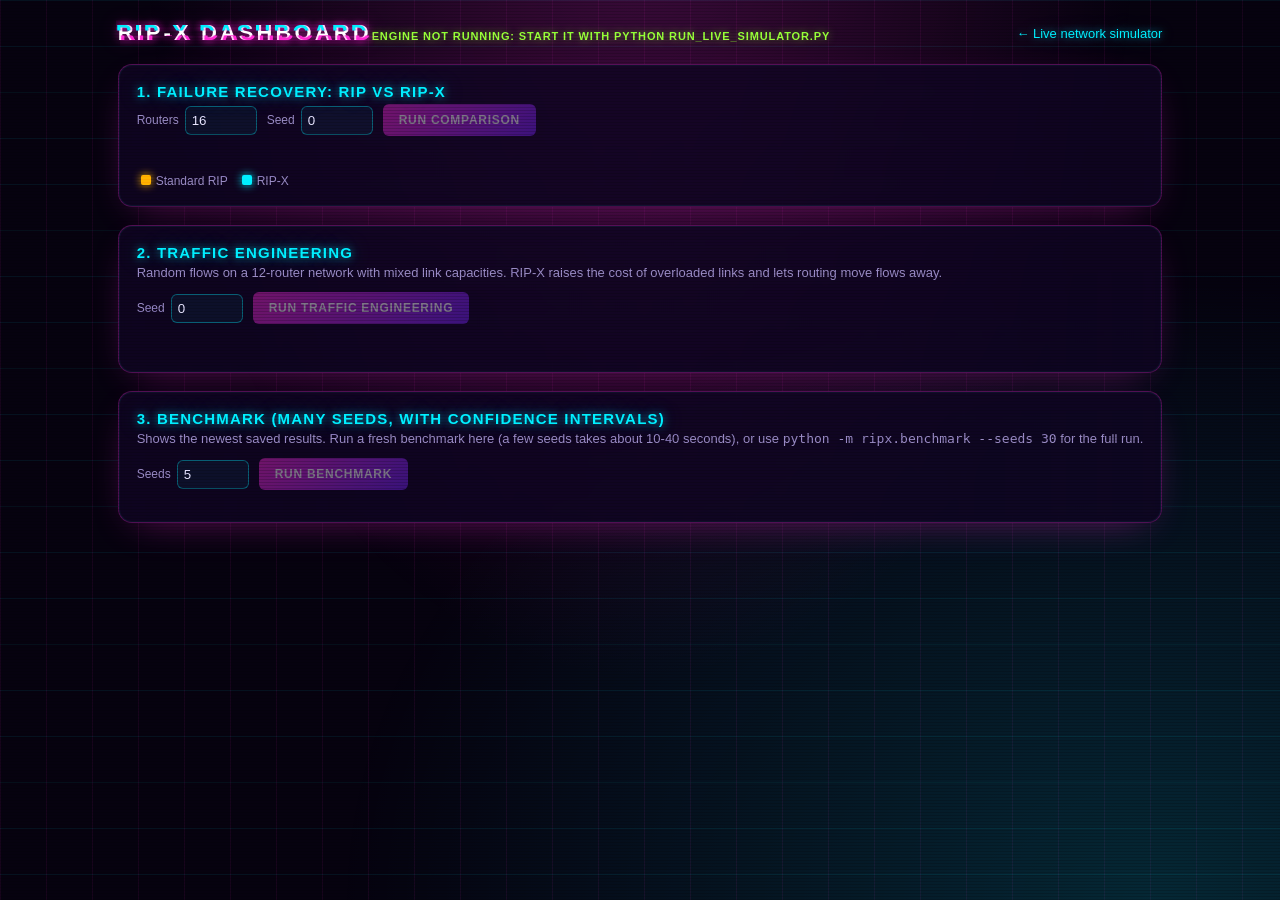
==== visualizer/dashboard.html @ 3f014c0f "refactor: restore neon dashboard look, keep short header and section 1 heading Co-Authored-By: Claud" ====
<!DOCTYPE html>
<html lang="en">
<head>
  <meta charset="UTF-8">
  <meta name="viewport" content="width=device-width, initial-scale=1.0">
  <title>RIP-X Dashboard | RIP vs RIP-X</title>
  <link rel="stylesheet" href="style.css">
  <style>
    /* ---- cyberpunk neon theme (plain CSS, no dependencies) ---- */
    @property --a { syntax: '<angle>'; inherits: false; initial-value: 0deg; }
    :root {
      --bg: #06020f; --panel: rgba(16, 6, 36, .82); --ink: #e9e6ff; --mute: #9d8fc7; --dim: #6b5f94;
      --cy: #00f0ff; --mg: #ff2bd6; --lime: #9dff3c; --amber: #ffb400; --red: #ff3b6b;
      --glow-cy: 0 0 8px rgba(0,240,255,.65), 0 0 22px rgba(0,240,255,.35);
      --glow-mg: 0 0 8px rgba(255,43,214,.65), 0 0 22px rgba(255,43,214,.3);
    }
    body { overflow-x: hidden; overflow-y: auto; background: var(--bg); color: var(--ink); font-family: var(--font-sans); }
    /* perspective neon grid + scanlines + vignette, fixed behind everything */
    body::before { content: ""; position: fixed; inset: 0; z-index: -2; pointer-events: none;
      background:
        radial-gradient(ellipse at 50% -10%, rgba(255,43,214,.22), transparent 55%),
        radial-gradient(ellipse at 90% 100%, rgba(0,240,255,.16), transparent 50%),
        linear-gradient(rgba(0,240,255,.07) 1px, transparent 1px) 0 0 / 100% 46px,
        linear-gradient(90deg, rgba(255,43,214,.07) 1px, transparent 1px) 0 0 / 46px 100%; }
    body::after { content: ""; position: fixed; inset: 0; z-index: 50; pointer-events: none; opacity: .5; mix-blend-mode: overlay;
      background: repeating-linear-gradient(0deg, rgba(0,0,0,.35) 0 1px, transparent 1px 3px); }
    .wrap { max-width: 1240px; margin: 0 auto; padding: 20px 16px 60px; }
    nav { display: flex; align-items: center; gap: 16px; margin-bottom: 18px; }
    nav h1 { font-size: 22px; flex: 1; letter-spacing: .14em; text-transform: uppercase; font-weight: 800; }
    nav a { color: var(--cy); text-decoration: none; font-size: 13px; text-shadow: var(--glow-cy); }
    .engine { font-size: 11px; color: var(--lime); letter-spacing: .08em; text-shadow: 0 0 8px rgba(157,255,60,.6); }
    /* glitch title */
    .glitch { position: relative; color: #fff; text-shadow: var(--glow-mg); }
    .glitch::before, .glitch::after { content: attr(data-t); position: absolute; left: 0; top: 0; width: 100%; overflow: hidden; }
    .glitch::before { color: var(--cy); transform: translate(-2px, 0); clip-path: inset(0 0 60% 0); animation: glitch 3.6s steps(1) infinite; }
    .glitch::after { color: var(--mg); transform: translate(2px, 0); clip-path: inset(60% 0 0 0); animation: glitch 3.6s steps(1) infinite reverse; }
    @keyframes glitch { 0%,90%,100% { opacity: 0; } 91% { opacity: .9; transform: translate(-3px,1px); } 93% { opacity: .9; transform: translate(3px,-1px); } 95% { opacity: 0; } }
    section { position: relative; background: var(--panel); border: 1px solid rgba(255,43,214,.28); border-radius: 14px; padding: 18px; margin-bottom: 18px;
      box-shadow: 0 0 0 1px rgba(0,240,255,.06) inset, 0 12px 40px -18px rgba(255,43,214,.45); backdrop-filter: blur(6px); }
    section h2 { font-size: 15px; margin-bottom: 4px; letter-spacing: .08em; text-transform: uppercase; color: var(--cy); text-shadow: var(--glow-cy); }
    section p.hint { color: var(--mute); font-size: 13px; margin-bottom: 12px; }
    .row { display: flex; flex-wrap: wrap; gap: 10px; align-items: center; margin-bottom: 14px; }
    label { font-size: 12px; color: var(--mute); display: flex; gap: 6px; align-items: center; }
    input[type=number] { width: 72px; background: rgba(0,240,255,.05); color: var(--ink); border: 1px solid rgba(0,240,255,.35); border-radius: 6px; padding: 6px; }
    input[type=number]:focus { outline: none; box-shadow: var(--glow-cy); }
    button.go { position: relative; background: linear-gradient(135deg, rgba(255,43,214,.9), rgba(120,40,255,.9)); color: #fff; border: 0; border-radius: 6px; padding: 9px 16px;
      font-weight: 700; letter-spacing: .06em; text-transform: uppercase; font-size: 12px; cursor: pointer; box-shadow: var(--glow-mg); transition: transform .12s, box-shadow .2s; }
    button.go:hover { transform: translateY(-1px); box-shadow: 0 0 14px rgba(255,43,214,.9), 0 0 36px rgba(255,43,214,.5); }
    button.go:disabled { opacity: .45; cursor: wait; box-shadow: none; }
    /* ---- KPI tiles: animated conic neon border, pointer spotlight + tilt, count-up, gauge, before/after bars ---- */
    .cards { display: grid; grid-template-columns: repeat(auto-fit, minmax(176px, 1fr)); gap: 14px; margin-bottom: 16px; perspective: 900px; }
    .kpi { --c: var(--cy); --mx: 50%; --my: 0%; --rx: 0deg; --ry: 0deg; position: relative; padding: 13px 14px 12px; border-radius: 12px; isolation: isolate;
      background: linear-gradient(160deg, rgba(20,8,44,.95), rgba(8,3,22,.95)); transform: rotateX(var(--rx)) rotateY(var(--ry)); transform-style: preserve-3d;
      transition: transform .18s ease-out; animation: rise .55s cubic-bezier(.2,.9,.3,1.2) both; animation-delay: calc(var(--i, 0) * 70ms); }
    .kpi.good { --c: var(--lime); } .kpi.bad { --c: var(--red); } .kpi.flat { --c: var(--cy); }
    .kpi::before { content: ""; position: absolute; inset: -1.5px; z-index: -1; border-radius: 13px; padding: 1.5px;
      background: conic-gradient(from var(--a), transparent 0 55%, var(--c) 78%, #fff 85%, var(--c) 92%, transparent); animation: spin 5s linear infinite;
      -webkit-mask: linear-gradient(#000 0 0) content-box, linear-gradient(#000 0 0); -webkit-mask-composite: xor; mask-composite: exclude; filter: drop-shadow(0 0 6px var(--c)); }
    .kpi::after { content: ""; position: absolute; inset: 0; z-index: -1; border-radius: 12px; pointer-events: none; opacity: .0; transition: opacity .25s;
      background: radial-gradient(180px circle at var(--mx) var(--my), color-mix(in srgb, var(--c) 30%, transparent), transparent 70%); }
    .kpi:hover::after { opacity: 1; }
    .kpi.bad { animation: rise .55s cubic-bezier(.2,.9,.3,1.2) both, alarm 2.2s ease-in-out 1s infinite; animation-delay: calc(var(--i, 0) * 70ms), 1s; }
    @keyframes spin { to { --a: 360deg; } }
    @keyframes rise { from { opacity: 0; transform: translateY(14px) scale(.96); } to { opacity: 1; } }
    @keyframes alarm { 50% { box-shadow: 0 0 22px rgba(255,59,107,.45); } }
    .kpi .k { font-size: 10.5px; color: var(--mute); text-transform: uppercase; letter-spacing: .1em; padding-right: 58px; min-height: 26px; }
    .kpi .gauge { position: absolute; right: 6px; top: 6px; width: 56px; height: 56px; }
    .gauge .track { stroke: rgba(255,255,255,.08); } .gauge .arc { stroke: var(--c); filter: drop-shadow(0 0 4px var(--c)); stroke-dasharray: 1; stroke-dashoffset: 1;
      transition: stroke-dashoffset 1.1s cubic-bezier(.2,.8,.2,1) .25s; } .gauge.on .arc { stroke-dashoffset: var(--off); }
    .gauge text { fill: var(--c); font: 700 13px var(--font-mono); text-anchor: middle; }
    .kpi .vals { display: flex; align-items: baseline; gap: 7px; margin: 4px 0 8px; font-family: var(--font-mono); flex-wrap: wrap; }
    .kpi .vals .a { color: var(--amber); font-size: 15px; opacity: .9; } .kpi .vals .arrow { color: var(--dim); }
    .kpi .vals .b { color: #fff; font-size: 25px; font-weight: 800; text-shadow: 0 0 12px var(--c); }
    .kpi .bars { display: grid; gap: 4px; }
    .kpi .bars i { display: block; height: 5px; border-radius: 3px; width: 0; transition: width 1s cubic-bezier(.2,.8,.2,1) .3s; }
    .kpi .bars i.ra { background: var(--amber); box-shadow: 0 0 8px var(--amber); } .kpi .bars i.rb { background: var(--cy); box-shadow: var(--glow-cy); }
    .kpi.on .bars i { width: var(--w); }
    .kpi .d { font-size: 11.5px; margin-top: 8px; color: var(--mute); }
    .kpi.good .d { color: var(--lime); } .kpi.bad .d { color: var(--red); text-shadow: 0 0 8px rgba(255,59,107,.6); }
    .charts { display: grid; grid-template-columns: repeat(auto-fit, minmax(340px, 1fr)); gap: 12px; }
    .chart { background: rgba(8,3,22,.7); border: 1px solid rgba(0,240,255,.14); border-radius: 10px; padding: 8px; }
    .chart h3 { font-size: 11.5px; color: var(--mute); font-weight: 600; margin: 2px 4px 4px; letter-spacing: .05em; }
    svg { width: 100%; height: auto; display: block; }
    .chart path.line { filter: drop-shadow(0 0 3px currentColor); stroke-dasharray: 1; stroke-dashoffset: 1; animation: draw 1.6s ease-out forwards; }
    @keyframes draw { to { stroke-dashoffset: 0; } }
    .legend { font-size: 12px; color: var(--mute); display: flex; gap: 14px; margin: 8px 4px 0; }
    .legend i { display: inline-block; width: 10px; height: 10px; border-radius: 2px; margin-right: 5px; box-shadow: 0 0 8px currentColor; }
    table { width: 100%; border-collapse: collapse; font-size: 12.5px; }
    th, td { text-align: left; padding: 6px 8px; border-bottom: 1px solid rgba(0,240,255,.14); }
    th { color: var(--cy); font-weight: 600; letter-spacing: .04em; }
    tbody tr:hover { background: rgba(255,43,214,.07); }
    td.num { font-family: var(--font-mono); white-space: nowrap; }
    .note { font-size: 12.5px; color: var(--mute); margin-top: 10px; line-height: 1.5; }
    .good { color: var(--lime); } .bad { color: var(--red); } .flat { color: var(--mute); }
    .err { color: var(--red); font-size: 13px; }
    @media (prefers-reduced-motion: reduce) {
      *, *::before, *::after { animation: none !important; transition: none !important; }
      .kpi { opacity: 1; transform: none !important; } .glitch::before, .glitch::after { display: none; }
      .gauge .arc { stroke-dashoffset: var(--off); } .kpi .bars i { width: var(--w); } .chart path.line { stroke-dashoffset: 0; }
    }
  </style>
</head>
<body>
<div class="wrap">
  <nav>
    <h1><span class="glitch" data-t="RIP-X Dashboard">RIP-X Dashboard</span><span class="engine" id="engine"></span></h1>
    <a href="index.html">← Live network simulator</a>
  </nav>

  <section id="cmp">
    <h2>1. Failure recovery: RIP vs RIP-X</h2>
    <div class="row">
      <label>Routers <input type="number" id="cmpRouters" value="16" min="6" max="40"></label>
      <label>Seed <input type="number" id="cmpSeed" value="0" min="0"></label>
      <button class="go" id="cmpGo">Run comparison</button>
      <span class="err" id="cmpErr"></span>
    </div>
    <div class="cards" id="cmpCards"></div>
    <div class="charts" id="cmpCharts"></div>
    <div class="legend"><span><i style="background:#ffb400;color:#ffb400"></i>Standard RIP</span><span><i style="background:#00f0ff;color:#00f0ff"></i>RIP-X</span></div>
  </section>

  <section id="te">
    <h2>2. Traffic engineering</h2>
    <p class="hint">Random flows on a 12-router network with mixed link capacities. RIP-X raises the cost of overloaded links and lets routing move flows away.</p>
    <div class="row">
      <label>Seed <input type="number" id="teSeed" value="0" min="0"></label>
      <button class="go" id="teGo">Run traffic engineering</button>
      <span class="err" id="teErr"></span>
    </div>
    <div class="cards" id="teCards"></div>
    <table id="teTable" hidden><thead><tr><th>Epoch</th><th>Delivered (Mbps)</th><th>Peak utilization</th><th>Links made costlier</th><th>Control msgs</th></tr></thead><tbody></tbody></table>
  </section>

  <section id="bm">
    <h2>3. Benchmark (many seeds, with confidence intervals)</h2>
    <p class="hint">Shows the newest saved results. Run a fresh benchmark here (a few seeds takes about 10-40 seconds), or use <code>python -m ripx.benchmark --seeds 30</code> for the full run.</p>
    <div class="row">
      <label>Seeds <input type="number" id="bmSeeds" value="5" min="2" max="30"></label>
      <button class="go" id="bmGo">Run benchmark</button>
      <span id="bmStatus" class="flat"></span>
    </div>
    <div id="bmBody"></div>
  </section>
</div>
<script src="dashboard.js"></script>
</body>
</html>
---- visualizer/style.css ----
:root {
  --bg-primary: #0a0f1d;
  --bg-secondary: #11192e;
  --bg-tertiary: #1b2642;
  --panel-bg: rgba(17, 25, 46, 0.85);
  --panel-border: rgba(56, 189, 248, 0.15);
  --panel-border-bright: rgba(56, 189, 248, 0.35);

  --text-main: #f1f5f9;
  --text-muted: #94a3b8;
  --text-dim: #64748b;

  --accent-cyan: #06b6d4;
  --accent-blue: #3b82f6;
  --accent-indigo: #6366f1;
  --accent-emerald: #10b981;
  --accent-rose: #f43f5e;
  --accent-amber: #f59e0b;
  --accent-violet: #8b5cf6;

  --router-node: #1e293b;
  --router-node-border: #38bdf8;
  --router-node-failed: #e11d48;
  --link-active: rgba(56, 189, 248, 0.5);
  --link-failed: rgba(225, 29, 72, 0.4);

  --radius-sm: 6px;
  --radius-md: 10px;
  --radius-lg: 16px;
  --shadow-glow: 0 0 20px rgba(6, 182, 212, 0.25);
  --shadow-panel: 0 10px 30px -10px rgba(0, 0, 0, 0.5);

  --font-sans: 'Inter', -apple-system, BlinkMacSystemFont, sans-serif;
  --font-mono: 'JetBrains Mono', monospace;
}

* {
  box-sizing: border-box;
  margin: 0;
  padding: 0;
}

body {
  background-color: var(--bg-primary);
  color: var(--text-main);
  font-family: var(--font-sans);
  height: 100vh;
  overflow: hidden;
  display: flex;
  flex-direction: column;
}

/* App Container */
.app-container {
  display: flex;
  flex-direction: column;
  height: 100vh;
  width: 100vw;
}

/* Top Header */
.app-header {
  display: flex;
  justify-content: space-between;
  align-items: center;
  padding: 12px 24px;
  background: var(--bg-secondary);
  border-bottom: 1px solid var(--panel-border);
  box-shadow: var(--shadow-panel);
  z-index: 10;
}

.brand {
  display: flex;
  align-items: center;
  gap: 14px;
}

.brand-badge {
  background: linear-gradient(135deg, var(--accent-cyan), var(--accent-indigo));
  color: #ffffff;
  font-size: 16px;
  font-weight: 800;
  padding: 6px 12px;
  border-radius: var(--radius-sm);
  letter-spacing: 1px;
  box-shadow: 0 0 15px rgba(6, 182, 212, 0.4);
}

.brand-title h1 {
  font-size: 18px;
  font-weight: 700;
  letter-spacing: -0.3px;
  color: #fff;
}

.brand-title .subtitle {
  font-size: 12px;
  color: var(--text-muted);
}

.header-status {
  display: flex;
  align-items: center;
  gap: 16px;
}

.status-chip {
  display: flex;
  align-items: center;
  gap: 8px;
  padding: 6px 14px;
  border-radius: 9999px;
  font-size: 13px;
  font-weight: 600;
  background: var(--bg-tertiary);
  border: 1px solid var(--panel-border);
}

.indicator {
  width: 9px;
  height: 9px;
  border-radius: 50%;
}

.indicator-idle { background: var(--text-dim); }
.indicator-converged { 
  background: var(--accent-emerald);
  box-shadow: 0 0 10px var(--accent-emerald);
}
.indicator-running { 
  background: var(--accent-amber); 
  box-shadow: 0 0 10px var(--accent-amber);
  animation: pulse 1.2s infinite;
}
.indicator-fault {
  background: var(--accent-rose);
  box-shadow: 0 0 10px var(--accent-rose);
  animation: pulse 0.8s infinite;
}

@keyframes pulse {
  0% { transform: scale(0.9); opacity: 0.8; }
  50% { transform: scale(1.2); opacity: 1; }
  100% { transform: scale(0.9); opacity: 0.8; }
}

.metric-chip {
  display: flex;
  flex-direction: column;
  background: var(--bg-tertiary);
  padding: 4px 12px;
  border-radius: var(--radius-sm);
  border: 1px solid rgba(255, 255, 255, 0.05);
}

.metric-chip .metric-label {
  font-size: 10px;
  text-transform: uppercase;
  letter-spacing: 0.5px;
  color: var(--text-dim);
}

.metric-chip .metric-value {
  font-size: 14px;
  font-weight: 700;
  font-family: var(--font-mono);
  color: var(--accent-cyan);
}

/* Control Toolbar */
.control-toolbar {
  display: flex;
  align-items: center;
  gap: 20px;
  padding: 10px 24px;
  background: rgba(13, 19, 36, 0.95);
  border-bottom: 1px solid var(--panel-border);
  flex-wrap: wrap;
  z-index: 9;
}

.control-group {
  display: flex;
  align-items: center;
  gap: 10px;
}

.group-label {
  font-size: 12px;
  font-weight: 600;
  color: var(--text-muted);
  text-transform: uppercase;
  letter-spacing: 0.5px;
}

.btn-group {
  display: flex;
  gap: 6px;
}

.btn {
  display: inline-flex;
  align-items: center;
  gap: 6px;
  padding: 7px 14px;
  font-size: 13px;
  font-weight: 600;
  font-family: var(--font-sans);
  border-radius: var(--radius-sm);
  cursor: pointer;
  transition: all 0.2s ease;
  border: none;
}

.btn-icon {
  width: 15px;
  height: 15px;
}

.btn-primary {
  background: linear-gradient(135deg, var(--accent-cyan), var(--accent-blue));
  color: #fff;
  box-shadow: 0 2px 10px rgba(6, 182, 212, 0.3);
}
.btn-primary:hover {
  filter: brightness(1.15);
  transform: translateY(-1px);
}

.btn-secondary {
  background: var(--bg-tertiary);
  color: var(--text-main);
  border: 1px solid var(--panel-border-bright);
}
.btn-secondary:hover {
  background: #253356;
  border-color: var(--accent-cyan);
}

.btn-outline {
  background: transparent;
  color: var(--text-muted);
  border: 1px solid var(--panel-border);
}
.btn-outline:hover {
  background: var(--bg-tertiary);
  color: #fff;
}

.btn-accent {
  background: linear-gradient(135deg, var(--accent-emerald), #059669);
  color: #fff;
  box-shadow: 0 2px 10px rgba(16, 185, 129, 0.3);
}
.btn-accent:hover {
  filter: brightness(1.15);
  transform: translateY(-1px);
}

.btn-danger {
  background: var(--accent-rose);
  color: #fff;
}
.btn-danger:hover {
  background: #e11d48;
}

.btn-sm {
  padding: 4px 10px;
  font-size: 12px;
}

.btn-xs {
  padding: 3px 8px;
  font-size: 11px;
}

.btn-ghost {
  background: transparent;
  color: var(--text-dim);
  border: none;
}
.btn-ghost:hover {
  color: var(--text-main);
}

.speed-selector {
  display: flex;
  background: var(--bg-tertiary);
  border-radius: var(--radius-sm);
  padding: 2px;
  border: 1px solid var(--panel-border);
}

.speed-btn {
  background: transparent;
  border: none;
  color: var(--text-muted);
  font-size: 12px;
  font-weight: 600;
  padding: 4px 8px;
  border-radius: 4px;
  cursor: pointer;
}

.speed-btn.active {
  background: var(--accent-cyan);
  color: #fff;
}

.form-select {
  background: var(--bg-tertiary);
  color: var(--text-main);
  border: 1px solid var(--panel-border-bright);
  padding: 6px 12px;
  border-radius: var(--radius-sm);
  font-size: 13px;
  font-weight: 500;
  outline: none;
  cursor: pointer;
}
.form-select:focus {
  border-color: var(--accent-cyan);
}

.toggle-wrapper {
  display: flex;
  align-items: center;
  gap: 8px;
}

.toggle-switch {
  position: relative;
  display: inline-block;
  width: 34px;
  height: 18px;
}

.toggle-switch input {
  opacity: 0;
  width: 0;
  height: 0;
}

.slider {
  position: absolute;
  cursor: pointer;
  top: 0; left: 0; right: 0; bottom: 0;
  background-color: var(--bg-tertiary);
  border: 1px solid var(--panel-border);
  transition: .3s;
  border-radius: 34px;
}

.slider:before {
  position: absolute;
  content: "";
  height: 12px;
  width: 12px;
  left: 2px;
  bottom: 2px;
  background-color: var(--text-muted);
  transition: .3s;
  border-radius: 50%;
}

input:checked + .slider {
  background-color: var(--accent-cyan);
  border-color: var(--accent-cyan);
}

input:checked + .slider:before {
  transform: translateX(16px);
  background-color: #fff;
}

.toggle-label {
  font-size: 12px;
  color: var(--text-muted);
}

.ml-auto {
  margin-left: auto;
}

/* Main Workspace */
.main-workspace {
  display: flex;
  flex: 1;
  height: calc(100vh - 120px);
  overflow: hidden;
  position: relative;
}

/* Canvas Wrapper */
.canvas-wrapper {
  flex: 1;
  position: relative;
  background: radial-gradient(circle at center, #10172c 0%, #080c18 100%);
  overflow: hidden;
  display: flex;
  flex-direction: column;
}

.canvas-header-bar {
  position: absolute;
  top: 12px;
  left: 16px;
  right: 16px;
  display: flex;
  justify-content: space-between;
  align-items: center;
  pointer-events: none;
  z-index: 5;
}

.canvas-hints, .canvas-legend {
  display: flex;
  gap: 12px;
  background: rgba(15, 23, 42, 0.85);
  backdrop-filter: blur(8px);
  padding: 6px 12px;
  border-radius: var(--radius-md);
  border: 1px solid var(--panel-border);
  font-size: 11px;
  color: var(--text-muted);
}

.badge {
  padding: 2px 6px;
  border-radius: 4px;
  font-weight: 700;
  font-size: 10px;
}
.badge-click { background: rgba(56, 189, 248, 0.2); color: var(--accent-cyan); }
.badge-fail { background: rgba(244, 63, 94, 0.2); color: var(--accent-rose); }
.badge-link { background: rgba(245, 158, 11, 0.2); color: var(--accent-amber); }
.badge-drag { background: rgba(99, 102, 241, 0.2); color: var(--accent-indigo); }

.dot {
  display: inline-block;
  width: 8px;
  height: 8px;
  border-radius: 50%;
  margin-right: 4px;
}
.dot-router-up { background: var(--accent-cyan); box-shadow: 0 0 6px var(--accent-cyan); }
.dot-router-down { background: var(--accent-rose); box-shadow: 0 0 6px var(--accent-rose); }
.dot-packet-rip { background: #38bdf8; box-shadow: 0 0 6px #38bdf8; }
.dot-packet-data { background: #10b981; box-shadow: 0 0 6px #10b981; }

#networkCanvas {
  width: 100%;
  height: 100%;
  display: block;
}

.canvas-overlay-notice {
  position: absolute;
  bottom: 20px;
  left: 50%;
  transform: translateX(-50%);
  background: rgba(15, 23, 42, 0.9);
  border: 1px solid var(--accent-cyan);
  box-shadow: 0 0 20px rgba(6, 182, 212, 0.3);
  color: #fff;
  padding: 8px 18px;
  border-radius: 9999px;
  font-size: 13px;
  font-weight: 600;
  display: none;
  pointer-events: none;
  z-index: 10;
}

/* Sidebar */
.sidebar {
  width: 420px;
  background: var(--bg-secondary);
  border-left: 1px solid var(--panel-border);
  display: flex;
  flex-direction: column;
  box-shadow: var(--shadow-panel);
  z-index: 8;
}

.panel {
  display: flex;
  flex-direction: column;
  border-bottom: 1px solid var(--panel-border);
}

.router-inspector-panel {
  flex: 0 0 auto;
  max-height: 52%;
  display: flex;
  flex-direction: column;
}

.event-log-panel {
  flex: 1;
  min-height: 0;
  display: flex;
  flex-direction: column;
}

.panel-header {
  display: flex;
  justify-content: space-between;
  align-items: center;
  padding: 12px 18px;
  background: var(--bg-tertiary);
  border-bottom: 1px solid var(--panel-border);
}

.panel-title {
  display: flex;
  align-items: center;
  gap: 8px;
  font-size: 13px;
  font-weight: 700;
  color: #fff;
  text-transform: uppercase;
  letter-spacing: 0.5px;
}

.panel-icon {
  width: 16px;
  height: 16px;
  color: var(--accent-cyan);
}

.panel-body {
  padding: 14px 18px;
  overflow-y: auto;
}

.router-meta-grid {
  display: grid;
  grid-template-columns: 1fr 1fr 1fr;
  gap: 10px;
  margin-bottom: 14px;
}

.meta-card {
  background: var(--bg-primary);
  padding: 8px;
  border-radius: var(--radius-sm);
  border: 1px solid var(--panel-border);
  display: flex;
  flex-direction: column;
}

.meta-card .meta-label {
  font-size: 10px;
  color: var(--text-dim);
  text-transform: uppercase;
}

.meta-card .meta-val {
  font-size: 12px;
  font-weight: 700;
  margin-top: 2px;
}

.status-up { color: var(--accent-emerald); }
.status-down { color: var(--accent-rose); }

.table-section-title {
  font-size: 11px;
  font-weight: 700;
  color: var(--text-muted);
  text-transform: uppercase;
  letter-spacing: 0.5px;
  margin-bottom: 8px;
}

.table-responsive {
  max-height: 180px;
  overflow-y: auto;
  border: 1px solid var(--panel-border);
  border-radius: var(--radius-sm);
}

.routing-table {
  width: 100%;
  border-collapse: collapse;
  font-size: 12px;
  font-family: var(--font-mono);
}

.routing-table th {
  background: var(--bg-tertiary);
  color: var(--text-muted);
  padding: 8px 10px;
  text-align: left;
  font-weight: 600;
  position: sticky;
  top: 0;
  font-size: 11px;
}

.routing-table td {
  padding: 6px 10px;
  border-bottom: 1px solid rgba(255, 255, 255, 0.04);
}

.routing-table tr:hover {
  background: rgba(255, 255, 255, 0.02);
}

.route-direct { color: var(--accent-cyan); }
.route-reachable { color: var(--accent-emerald); }
.route-poisoned { 
  color: var(--accent-rose); 
  font-weight: 700; 
  background: rgba(244, 63, 94, 0.1);
}

/* Event Log */
.log-container {
  flex: 1;
  overflow-y: auto;
  font-family: var(--font-mono);
  font-size: 11px;
  display: flex;
  flex-direction: column;
  gap: 6px;
  padding: 10px 14px;
}

.log-entry {
  padding: 6px 10px;
  border-radius: 4px;
  background: var(--bg-primary);
  border-left: 3px solid var(--text-dim);
  line-height: 1.4;
  animation: fadeIn 0.2s ease;
}

.log-entry.log-info { border-left-color: var(--accent-blue); }
.log-entry.log-converged { border-left-color: var(--accent-emerald); background: rgba(16, 185, 129, 0.05); }
.log-entry.log-fail { border-left-color: var(--accent-rose); background: rgba(244, 63, 94, 0.08); }
.log-entry.log-recover { border-left-color: var(--accent-amber); background: rgba(245, 158, 11, 0.05); }
.log-entry.log-traffic { border-left-color: var(--accent-violet); background: rgba(139, 92, 246, 0.05); }

.log-time {
  color: var(--text-dim);
  margin-right: 6px;
}

.log-tag {
  font-weight: 700;
  margin-right: 6px;
}

@keyframes fadeIn {
  from { opacity: 0; transform: translateY(4px); }
  to { opacity: 1; transform: translateY(0); }
}

/* Custom Scrollbars */
::-webkit-scrollbar {
  width: 6px;
  height: 6px;
}
::-webkit-scrollbar-track {
  background: var(--bg-primary);
}
::-webkit-scrollbar-thumb {
  background: var(--panel-border-bright);
  border-radius: 3px;
}
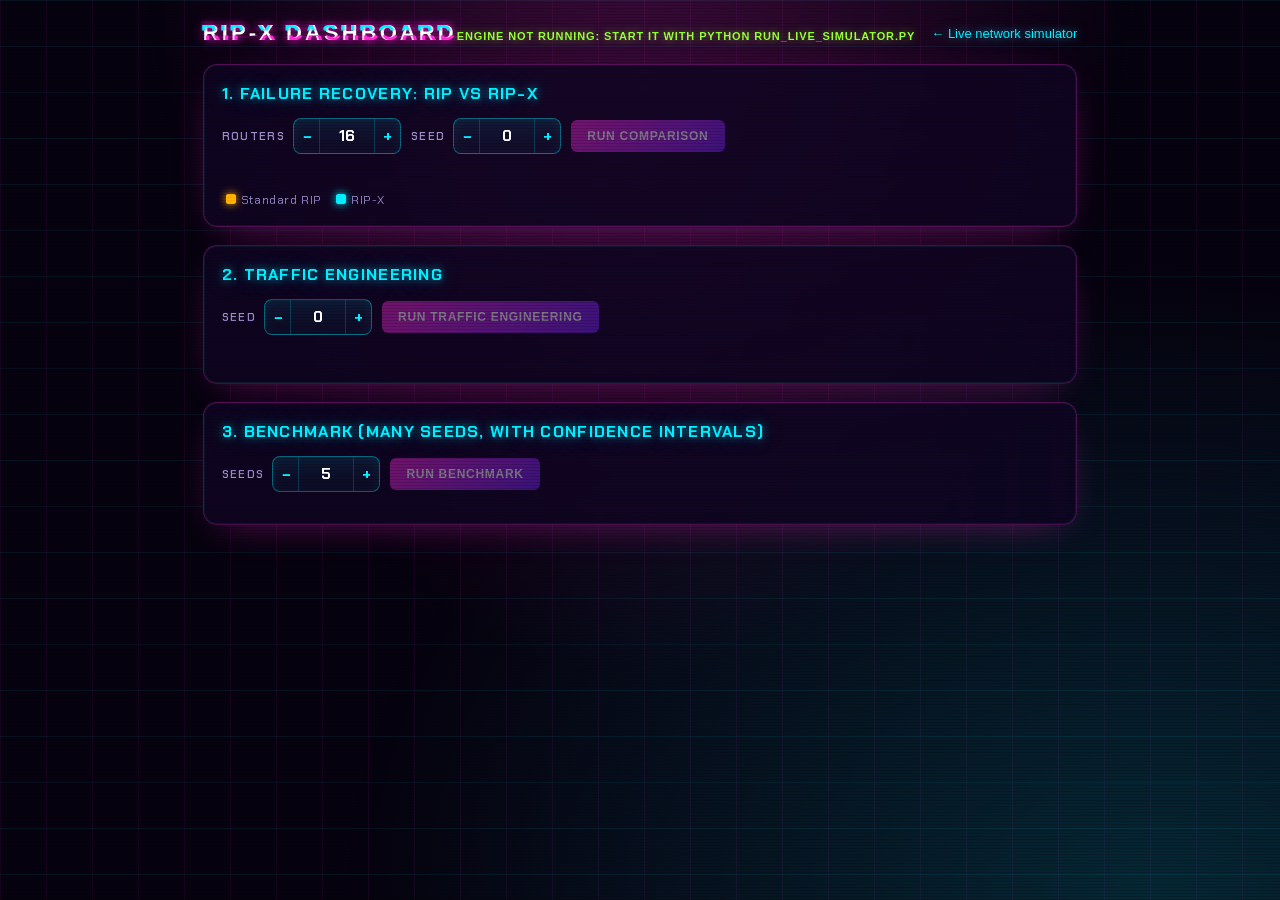
==== commit 33c5a95f: "feat: neon number inputs, Chakra Petch for KPI and chart text, remove heading descriptions Co-Author" ====
--- a/visualizer/dashboard.html
+++ b/visualizer/dashboard.html
@@ -5,12 +5,15 @@
   <meta name="viewport" content="width=device-width, initial-scale=1.0">
   <title>RIP-X Dashboard | RIP vs RIP-X</title>
   <link rel="stylesheet" href="style.css">
+  <link rel="preconnect" href="https://fonts.googleapis.com">
+  <link rel="stylesheet" href="https://fonts.googleapis.com/css2?family=Chakra+Petch:wght@400;500;600;700&display=swap" media="print" onload="this.media='all'">
   <style>
     /* ---- cyberpunk neon theme (plain CSS, no dependencies) ---- */
     @property --a { syntax: '<angle>'; inherits: false; initial-value: 0deg; }
     :root {
       --bg: #06020f; --panel: rgba(16, 6, 36, .82); --ink: #e9e6ff; --mute: #9d8fc7; --dim: #6b5f94;
       --cy: #00f0ff; --mg: #ff2bd6; --lime: #9dff3c; --amber: #ffb400; --red: #ff3b6b;
+      --cyber: 'Chakra Petch', 'Rajdhani', 'Bahnschrift', 'Segoe UI', sans-serif;
       --glow-cy: 0 0 8px rgba(0,240,255,.65), 0 0 22px rgba(0,240,255,.35);
       --glow-mg: 0 0 8px rgba(255,43,214,.65), 0 0 22px rgba(255,43,214,.3);
     }
@@ -37,12 +40,21 @@
     @keyframes glitch { 0%,90%,100% { opacity: 0; } 91% { opacity: .9; transform: translate(-3px,1px); } 93% { opacity: .9; transform: translate(3px,-1px); } 95% { opacity: 0; } }
     section { position: relative; background: var(--panel); border: 1px solid rgba(255,43,214,.28); border-radius: 14px; padding: 18px; margin-bottom: 18px;
       box-shadow: 0 0 0 1px rgba(0,240,255,.06) inset, 0 12px 40px -18px rgba(255,43,214,.45); backdrop-filter: blur(6px); }
-    section h2 { font-size: 15px; margin-bottom: 4px; letter-spacing: .08em; text-transform: uppercase; color: var(--cy); text-shadow: var(--glow-cy); }
+    section h2 { font-family: var(--cyber); font-weight: 700; font-size: 16px; margin-bottom: 14px; letter-spacing: .08em; text-transform: uppercase; color: var(--cy); text-shadow: var(--glow-cy); }
     section p.hint { color: var(--mute); font-size: 13px; margin-bottom: 12px; }
     .row { display: flex; flex-wrap: wrap; gap: 10px; align-items: center; margin-bottom: 14px; }
-    label { font-size: 12px; color: var(--mute); display: flex; gap: 6px; align-items: center; }
-    input[type=number] { width: 72px; background: rgba(0,240,255,.05); color: var(--ink); border: 1px solid rgba(0,240,255,.35); border-radius: 6px; padding: 6px; }
-    input[type=number]:focus { outline: none; box-shadow: var(--glow-cy); }
+    label { font: 600 11px var(--cyber); letter-spacing: .12em; text-transform: uppercase; color: var(--mute); display: flex; gap: 8px; align-items: center; }
+    .num { display: inline-flex; align-items: stretch; border-radius: 8px; background: linear-gradient(180deg, rgba(0,240,255,.09), rgba(0,240,255,.02));
+      border: 1px solid rgba(0,240,255,.4); box-shadow: inset 0 0 12px rgba(0,240,255,.07); transition: box-shadow .2s, border-color .2s; overflow: hidden; }
+    .num:hover { border-color: rgba(0,240,255,.75); }
+    .num:focus-within { border-color: var(--cy); box-shadow: 0 0 0 1px var(--cy), 0 0 16px rgba(0,240,255,.55), inset 0 0 12px rgba(0,240,255,.12); }
+    input[type=number] { width: 54px; background: transparent; color: #fff; border: 0; padding: 7px 4px; text-align: center; font: 700 15px var(--cyber); -moz-appearance: textfield; caret-color: var(--mg); }
+    input[type=number]::-webkit-inner-spin-button, input[type=number]::-webkit-outer-spin-button { -webkit-appearance: none; margin: 0; }
+    input[type=number]:focus { outline: none; text-shadow: 0 0 8px var(--cy); }
+    .num button { width: 26px; background: transparent; border: 0; color: var(--cy); font: 700 15px var(--cyber); cursor: pointer; transition: background .15s, text-shadow .15s; }
+    .num button:first-child { border-right: 1px solid rgba(0,240,255,.2); } .num button:last-child { border-left: 1px solid rgba(0,240,255,.2); }
+    .num button:hover { background: rgba(255,43,214,.18); color: #fff; text-shadow: var(--glow-mg); }
+    .num button:active { background: rgba(255,43,214,.35); }
     button.go { position: relative; background: linear-gradient(135deg, rgba(255,43,214,.9), rgba(120,40,255,.9)); color: #fff; border: 0; border-radius: 6px; padding: 9px 16px;
       font-weight: 700; letter-spacing: .06em; text-transform: uppercase; font-size: 12px; cursor: pointer; box-shadow: var(--glow-mg); transition: transform .12s, box-shadow .2s; }
     button.go:hover { transform: translateY(-1px); box-shadow: 0 0 14px rgba(255,43,214,.9), 0 0 36px rgba(255,43,214,.5); }
@@ -63,14 +75,14 @@
     @keyframes spin { to { --a: 360deg; } }
     @keyframes rise { from { opacity: 0; transform: translateY(14px) scale(.96); } to { opacity: 1; } }
     @keyframes alarm { 50% { box-shadow: 0 0 22px rgba(255,59,107,.45); } }
-    .kpi .k { font-size: 10.5px; color: var(--mute); text-transform: uppercase; letter-spacing: .1em; padding-right: 58px; min-height: 26px; }
+    .kpi .k { font-family: var(--cyber); font-weight: 500; font-size: 11px; color: var(--mute); text-transform: uppercase; letter-spacing: .1em; padding-right: 58px; min-height: 26px; }
     .kpi .gauge { position: absolute; right: 6px; top: 6px; width: 56px; height: 56px; }
     .gauge .track { stroke: rgba(255,255,255,.08); } .gauge .arc { stroke: var(--c); filter: drop-shadow(0 0 4px var(--c)); stroke-dasharray: 1; stroke-dashoffset: 1;
       transition: stroke-dashoffset 1.1s cubic-bezier(.2,.8,.2,1) .25s; } .gauge.on .arc { stroke-dashoffset: var(--off); }
-    .gauge text { fill: var(--c); font: 700 13px var(--font-mono); text-anchor: middle; }
-    .kpi .vals { display: flex; align-items: baseline; gap: 7px; margin: 4px 0 8px; font-family: var(--font-mono); flex-wrap: wrap; }
+    .gauge text { fill: var(--c); font: 700 12px var(--cyber); text-anchor: middle; }
+    .kpi .vals { display: flex; align-items: baseline; gap: 7px; margin: 4px 0 8px; font-family: var(--cyber); flex-wrap: wrap; font-variant-numeric: tabular-nums; }
     .kpi .vals .a { color: var(--amber); font-size: 15px; opacity: .9; } .kpi .vals .arrow { color: var(--dim); }
-    .kpi .vals .b { color: #fff; font-size: 25px; font-weight: 800; text-shadow: 0 0 12px var(--c); }
+    .kpi .vals .b { color: #fff; font-size: 27px; font-weight: 700; text-shadow: 0 0 12px var(--c); }
     .kpi .bars { display: grid; gap: 4px; }
     .kpi .bars i { display: block; height: 5px; border-radius: 3px; width: 0; transition: width 1s cubic-bezier(.2,.8,.2,1) .3s; }
     .kpi .bars i.ra { background: var(--amber); box-shadow: 0 0 8px var(--amber); } .kpi .bars i.rb { background: var(--cy); box-shadow: var(--glow-cy); }
@@ -79,17 +91,18 @@
     .kpi.good .d { color: var(--lime); } .kpi.bad .d { color: var(--red); text-shadow: 0 0 8px rgba(255,59,107,.6); }
     .charts { display: grid; grid-template-columns: repeat(auto-fit, minmax(340px, 1fr)); gap: 12px; }
     .chart { background: rgba(8,3,22,.7); border: 1px solid rgba(0,240,255,.14); border-radius: 10px; padding: 8px; }
-    .chart h3 { font-size: 11.5px; color: var(--mute); font-weight: 600; margin: 2px 4px 4px; letter-spacing: .05em; }
+    .chart h3 { font: 600 12.5px var(--cyber); color: var(--ink); margin: 2px 4px 4px; letter-spacing: .06em; text-transform: uppercase; }
+    .chart text { font-family: var(--cyber); }
     svg { width: 100%; height: auto; display: block; }
     .chart path.line { filter: drop-shadow(0 0 3px currentColor); stroke-dasharray: 1; stroke-dashoffset: 1; animation: draw 1.6s ease-out forwards; }
     @keyframes draw { to { stroke-dashoffset: 0; } }
-    .legend { font-size: 12px; color: var(--mute); display: flex; gap: 14px; margin: 8px 4px 0; }
+    .legend { font-family: var(--cyber); letter-spacing: .05em; font-size: 12px; color: var(--mute); display: flex; gap: 14px; margin: 8px 4px 0; }
     .legend i { display: inline-block; width: 10px; height: 10px; border-radius: 2px; margin-right: 5px; box-shadow: 0 0 8px currentColor; }
     table { width: 100%; border-collapse: collapse; font-size: 12.5px; }
     th, td { text-align: left; padding: 6px 8px; border-bottom: 1px solid rgba(0,240,255,.14); }
     th { color: var(--cy); font-weight: 600; letter-spacing: .04em; }
     tbody tr:hover { background: rgba(255,43,214,.07); }
-    td.num { font-family: var(--font-mono); white-space: nowrap; }
+    td.num { font-family: var(--cyber); white-space: nowrap; }
     .note { font-size: 12.5px; color: var(--mute); margin-top: 10px; line-height: 1.5; }
     .good { color: var(--lime); } .bad { color: var(--red); } .flat { color: var(--mute); }
     .err { color: var(--red); font-size: 13px; }
@@ -122,7 +135,6 @@
 
   <section id="te">
     <h2>2. Traffic engineering</h2>
-    <p class="hint">Random flows on a 12-router network with mixed link capacities. RIP-X raises the cost of overloaded links and lets routing move flows away.</p>
     <div class="row">
       <label>Seed <input type="number" id="teSeed" value="0" min="0"></label>
       <button class="go" id="teGo">Run traffic engineering</button>
@@ -134,7 +146,6 @@
 
   <section id="bm">
     <h2>3. Benchmark (many seeds, with confidence intervals)</h2>
-    <p class="hint">Shows the newest saved results. Run a fresh benchmark here (a few seeds takes about 10-40 seconds), or use <code>python -m ripx.benchmark --seeds 30</code> for the full run.</p>
     <div class="row">
       <label>Seeds <input type="number" id="bmSeeds" value="5" min="2" max="30"></label>
       <button class="go" id="bmGo">Run benchmark</button>
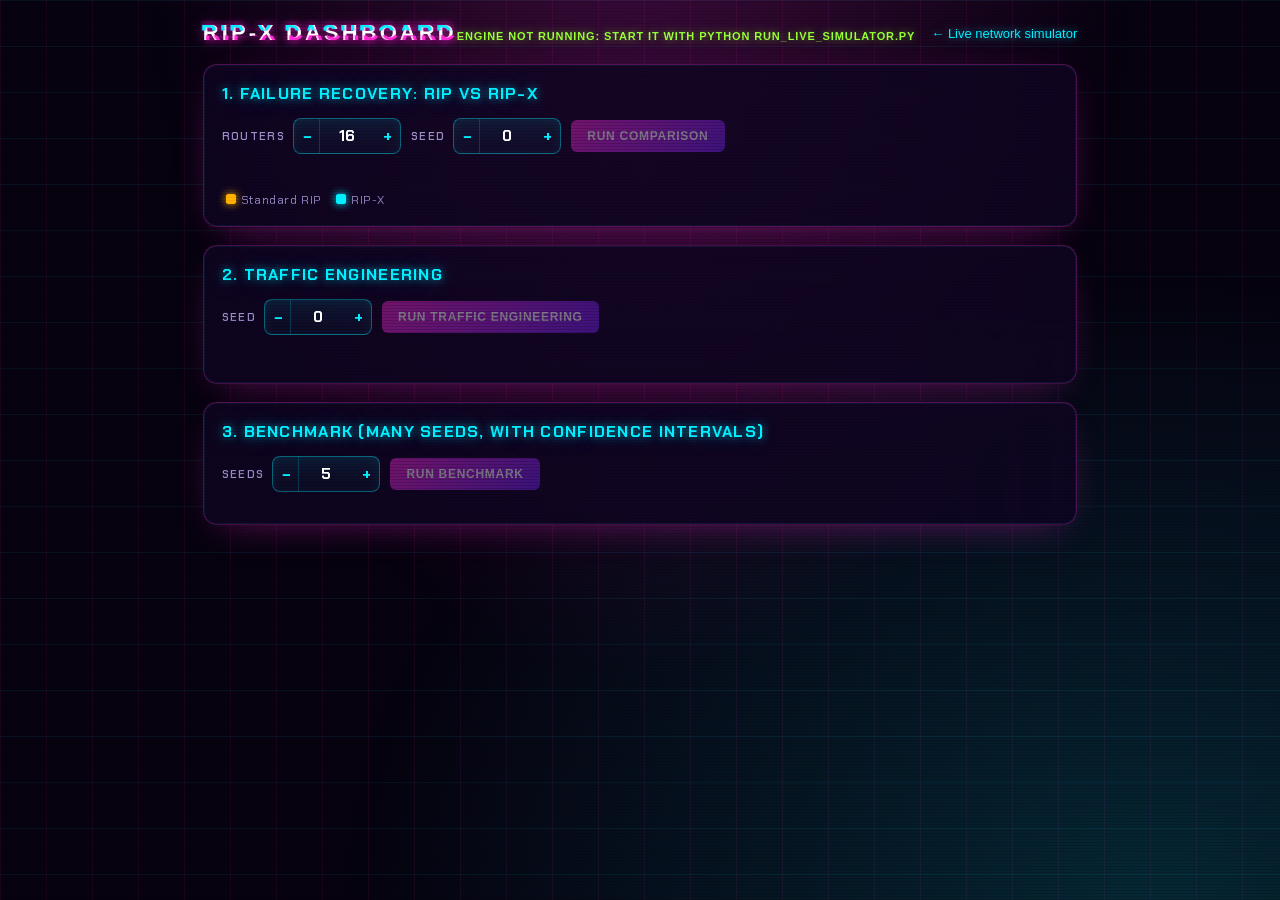
==== commit 9e740fc1: "feat: clean aligned benchmark tables, fix stepper class clash with table cells Co-Authored-By: Claud" ====
--- a/visualizer/dashboard.html
+++ b/visualizer/dashboard.html
@@ -44,17 +44,17 @@
     section p.hint { color: var(--mute); font-size: 13px; margin-bottom: 12px; }
     .row { display: flex; flex-wrap: wrap; gap: 10px; align-items: center; margin-bottom: 14px; }
     label { font: 600 11px var(--cyber); letter-spacing: .12em; text-transform: uppercase; color: var(--mute); display: flex; gap: 8px; align-items: center; }
-    .num { display: inline-flex; align-items: stretch; border-radius: 8px; background: linear-gradient(180deg, rgba(0,240,255,.09), rgba(0,240,255,.02));
+    .stepper { display: inline-flex; align-items: stretch; border-radius: 8px; background: linear-gradient(180deg, rgba(0,240,255,.09), rgba(0,240,255,.02));
       border: 1px solid rgba(0,240,255,.4); box-shadow: inset 0 0 12px rgba(0,240,255,.07); transition: box-shadow .2s, border-color .2s; overflow: hidden; }
-    .num:hover { border-color: rgba(0,240,255,.75); }
-    .num:focus-within { border-color: var(--cy); box-shadow: 0 0 0 1px var(--cy), 0 0 16px rgba(0,240,255,.55), inset 0 0 12px rgba(0,240,255,.12); }
+    .stepper:hover { border-color: rgba(0,240,255,.75); }
+    .stepper:focus-within { border-color: var(--cy); box-shadow: 0 0 0 1px var(--cy), 0 0 16px rgba(0,240,255,.55), inset 0 0 12px rgba(0,240,255,.12); }
     input[type=number] { width: 54px; background: transparent; color: #fff; border: 0; padding: 7px 4px; text-align: center; font: 700 15px var(--cyber); -moz-appearance: textfield; caret-color: var(--mg); }
     input[type=number]::-webkit-inner-spin-button, input[type=number]::-webkit-outer-spin-button { -webkit-appearance: none; margin: 0; }
     input[type=number]:focus { outline: none; text-shadow: 0 0 8px var(--cy); }
-    .num button { width: 26px; background: transparent; border: 0; color: var(--cy); font: 700 15px var(--cyber); cursor: pointer; transition: background .15s, text-shadow .15s; }
-    .num button:first-child { border-right: 1px solid rgba(0,240,255,.2); } .num button:last-child { border-left: 1px solid rgba(0,240,255,.2); }
-    .num button:hover { background: rgba(255,43,214,.18); color: #fff; text-shadow: var(--glow-mg); }
-    .num button:active { background: rgba(255,43,214,.35); }
+    .stepper button { width: 26px; background: transparent; border: 0; color: var(--cy); font: 700 15px var(--cyber); cursor: pointer; transition: background .15s, text-shadow .15s; }
+    .stepper button:first-child { border-right: 1px solid rgba(0,240,255,.2); } .num button:last-child { border-left: 1px solid rgba(0,240,255,.2); }
+    .stepper button:hover { background: rgba(255,43,214,.18); color: #fff; text-shadow: var(--glow-mg); }
+    .stepper button:active { background: rgba(255,43,214,.35); }
     button.go { position: relative; background: linear-gradient(135deg, rgba(255,43,214,.9), rgba(120,40,255,.9)); color: #fff; border: 0; border-radius: 6px; padding: 9px 16px;
       font-weight: 700; letter-spacing: .06em; text-transform: uppercase; font-size: 12px; cursor: pointer; box-shadow: var(--glow-mg); transition: transform .12s, box-shadow .2s; }
     button.go:hover { transform: translateY(-1px); box-shadow: 0 0 14px rgba(255,43,214,.9), 0 0 36px rgba(255,43,214,.5); }
@@ -98,14 +98,35 @@
     @keyframes draw { to { stroke-dashoffset: 0; } }
     .legend { font-family: var(--cyber); letter-spacing: .05em; font-size: 12px; color: var(--mute); display: flex; gap: 14px; margin: 8px 4px 0; }
     .legend i { display: inline-block; width: 10px; height: 10px; border-radius: 2px; margin-right: 5px; box-shadow: 0 0 8px currentColor; }
-    table { width: 100%; border-collapse: collapse; font-size: 12.5px; }
-    th, td { text-align: left; padding: 6px 8px; border-bottom: 1px solid rgba(0,240,255,.14); }
-    th { color: var(--cy); font-weight: 600; letter-spacing: .04em; }
-    tbody tr:hover { background: rgba(255,43,214,.07); }
-    td.num { font-family: var(--cyber); white-space: nowrap; }
+    .tablewrap { overflow-x: auto; margin-bottom: 6px; }
+    table { width: 100%; border-collapse: collapse; font-size: 13px; }
+    th, td { text-align: left; padding: 8px 10px; border-bottom: 1px solid rgba(0,240,255,.12); }
+    th { color: var(--cy); font: 600 11px var(--cyber); letter-spacing: .1em; text-transform: uppercase; text-shadow: var(--glow-cy); white-space: nowrap; }
+    tbody tr { transition: background .15s; } tbody tr:hover { background: rgba(255,43,214,.08); }
+    td.num { font-family: var(--cyber); white-space: nowrap; font-variant-numeric: tabular-nums; }
+    table.grid { table-layout: fixed; min-width: 560px; }
+    table.grid th:first-child, table.grid td.m { width: 34%; white-space: nowrap; color: var(--ink); }
+    table.grid .v { text-align: right; white-space: nowrap; font-family: var(--cyber); font-variant-numeric: tabular-nums; }
+    table.grid td.v b { display: block; font-size: 15px; font-weight: 600; color: #fff; }
+    table.grid td.v small { display: block; font-size: 10.5px; color: var(--dim); margin-top: 1px; }
+    table.grid td.chg b { text-shadow: 0 0 10px currentColor; }
+    table.grid td.chg.good b { color: var(--lime); } table.grid td.chg.bad b { color: var(--red); } table.grid td.chg.flat b { color: var(--mute); text-shadow: none; }
+    h3.sub { margin: 18px 0 6px; font: 600 12px var(--cyber); letter-spacing: .1em; text-transform: uppercase; color: var(--mg); }
+    details.abl { margin-top: 14px; } details.abl summary { cursor: pointer; font: 600 12px var(--cyber); letter-spacing: .08em; color: var(--mute); padding: 6px 0; }
+    details.abl summary:hover { color: var(--cy); }
     .note { font-size: 12.5px; color: var(--mute); margin-top: 10px; line-height: 1.5; }
     .good { color: var(--lime); } .bad { color: var(--red); } .flat { color: var(--mute); }
     .err { color: var(--red); font-size: 13px; }
+    /* ---- chart zoom overlay ---- */
+    .chart { cursor: zoom-in; }
+    #zoom { position: fixed; inset: 0; z-index: 100; display: grid; place-items: center; padding: 4vh 4vw; background: rgba(4,1,12,.78); backdrop-filter: blur(5px);
+      opacity: 0; pointer-events: none; transition: opacity .22s; }
+    #zoom.open { opacity: 1; pointer-events: auto; }
+    #zoom .chart { width: min(1000px, 92vw); padding: 18px 20px 14px; cursor: default; border-color: var(--cy); animation: none; transform: scale(.92); transition: transform .28s cubic-bezier(.2,.9,.3,1.2);
+      box-shadow: 0 0 0 1px var(--cy), 0 0 40px rgba(0,240,255,.35), 0 0 120px rgba(255,43,214,.2); background: rgba(8,3,22,.96); }
+    #zoom.open .chart { transform: scale(1); }
+    #zoom .chart h3 { font-size: 15px; } #zoom .chart:hover { transform: scale(1); }
+    #zoom .hintkey { font: 500 11px var(--cyber); color: var(--dim); letter-spacing: .1em; text-align: right; margin-top: 6px; }
     @media (prefers-reduced-motion: reduce) {
       *, *::before, *::after { animation: none !important; transition: none !important; }
       .kpi { opacity: 1; transform: none !important; } .glitch::before, .glitch::after { display: none; }
@@ -154,6 +175,7 @@
     <div id="bmBody"></div>
   </section>
 </div>
+<div id="zoom" role="dialog" aria-modal="true" aria-label="Zoomed chart"></div>
 <script src="dashboard.js"></script>
 </body>
 </html>
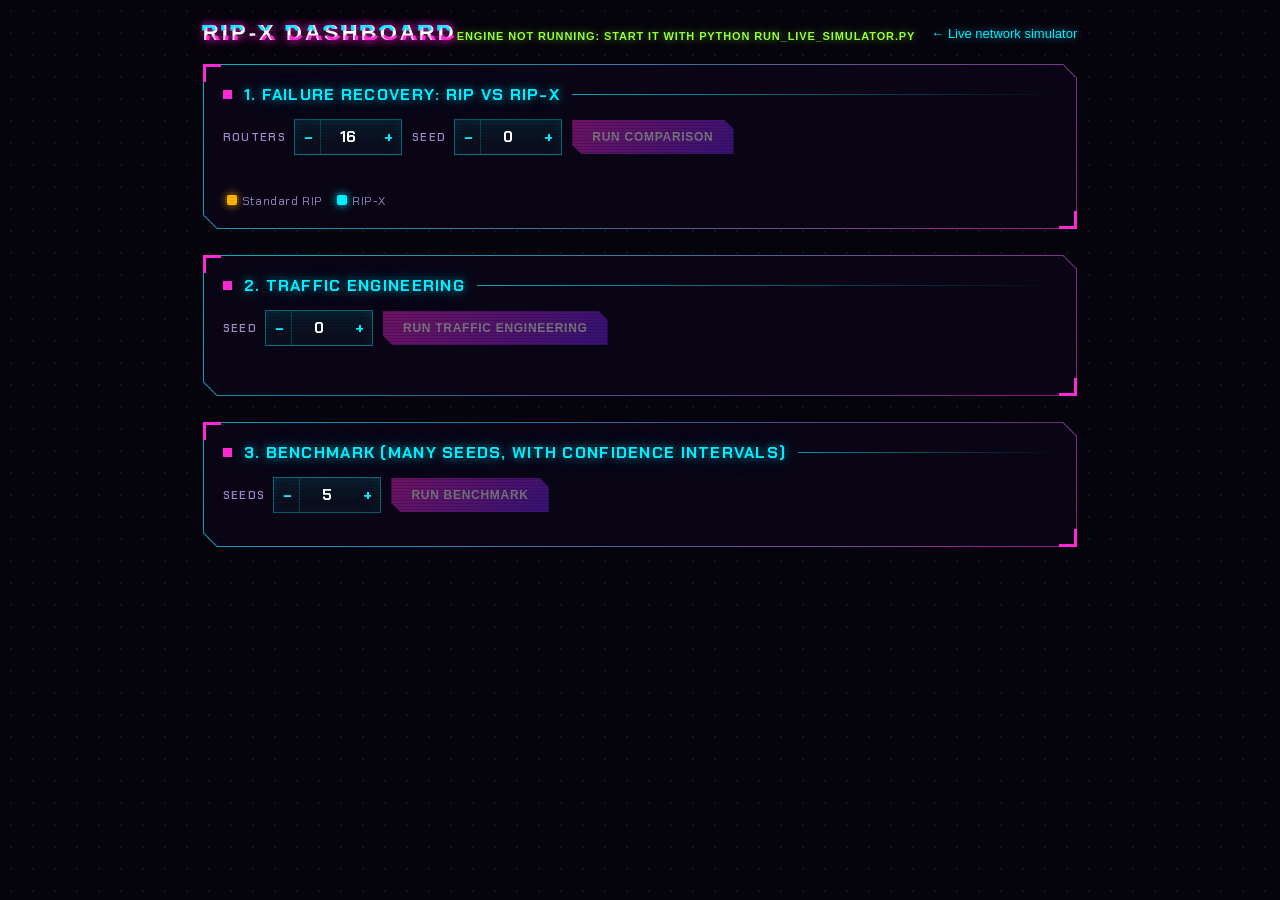
==== commit 15899714: "feat: HUD-style chamfered panels, corner brackets, flat backdrop Co-Authored-By: Claude Sonnet 5.5 <" ====
--- a/visualizer/dashboard.html
+++ b/visualizer/dashboard.html
@@ -18,13 +18,8 @@
       --glow-mg: 0 0 8px rgba(255,43,214,.65), 0 0 22px rgba(255,43,214,.3);
     }
     body { overflow-x: hidden; overflow-y: auto; background: var(--bg); color: var(--ink); font-family: var(--font-sans); }
-    /* perspective neon grid + scanlines + vignette, fixed behind everything */
-    body::before { content: ""; position: fixed; inset: 0; z-index: -2; pointer-events: none;
-      background:
-        radial-gradient(ellipse at 50% -10%, rgba(255,43,214,.22), transparent 55%),
-        radial-gradient(ellipse at 90% 100%, rgba(0,240,255,.16), transparent 50%),
-        linear-gradient(rgba(0,240,255,.07) 1px, transparent 1px) 0 0 / 100% 46px,
-        linear-gradient(90deg, rgba(255,43,214,.07) 1px, transparent 1px) 0 0 / 46px 100%; }
+    /* flat near-black backdrop with a faint dot matrix; panels carry the colour */
+    body::before { content: ""; position: fixed; inset: 0; z-index: -2; pointer-events: none; background: #05030c radial-gradient(rgba(0,240,255,.10) 1px, transparent 1.2px) 0 0 / 22px 22px; }
     body::after { content: ""; position: fixed; inset: 0; z-index: 50; pointer-events: none; opacity: .5; mix-blend-mode: overlay;
       background: repeating-linear-gradient(0deg, rgba(0,0,0,.35) 0 1px, transparent 1px 3px); }
     .wrap { max-width: 1240px; margin: 0 auto; padding: 20px 16px 60px; }
@@ -38,13 +33,24 @@
     .glitch::before { color: var(--cy); transform: translate(-2px, 0); clip-path: inset(0 0 60% 0); animation: glitch 3.6s steps(1) infinite; }
     .glitch::after { color: var(--mg); transform: translate(2px, 0); clip-path: inset(60% 0 0 0); animation: glitch 3.6s steps(1) infinite reverse; }
     @keyframes glitch { 0%,90%,100% { opacity: 0; } 91% { opacity: .9; transform: translate(-3px,1px); } 93% { opacity: .9; transform: translate(3px,-1px); } 95% { opacity: 0; } }
-    section { position: relative; background: var(--panel); border: 1px solid rgba(255,43,214,.28); border-radius: 14px; padding: 18px; margin-bottom: 18px;
-      box-shadow: 0 0 0 1px rgba(0,240,255,.06) inset, 0 12px 40px -18px rgba(255,43,214,.45); backdrop-filter: blur(6px); }
+    /* ---- HUD panels: hard edges, chamfered corners, 1px neon edge drawn as an under-layer, corner brackets ---- */
+    :root { --cut: 14px; --poly: polygon(0 0, calc(100% - var(--cut)) 0, 100% var(--cut), 100% 100%, var(--cut) 100%, 0 calc(100% - var(--cut)));
+            --poly-in: polygon(0 0, calc(100% - var(--cut) + .6px) 0, 100% calc(var(--cut) - .6px), 100% 100%, calc(var(--cut) - .6px) 100%, 0 calc(100% - var(--cut) + .6px)); }
+    section, .kpi, .chart { position: relative; isolation: isolate; border: 0; border-radius: 0; clip-path: var(--poly); }
+    section::before, .kpi::before, .chart::before { content: ""; position: absolute; inset: 1px; z-index: -1; background: var(--fill); clip-path: var(--poly-in); animation: none; filter: none; border-radius: 0; padding: 0; -webkit-mask: none; mask: none; }
+    section { --cut: 22px; --fill: #0a0516; background: linear-gradient(135deg, rgba(0,240,255,.75), rgba(255,43,214,.6)); padding: 20px; margin-bottom: 26px; box-shadow: none; backdrop-filter: none; }
+    section::after { content: ""; position: absolute; inset: 0; pointer-events: none; z-index: 1; --b: var(--mg);
+      background: linear-gradient(var(--b), var(--b)) 0 0 / 18px 3px no-repeat, linear-gradient(var(--b), var(--b)) 0 0 / 3px 18px no-repeat,
+                  linear-gradient(var(--b), var(--b)) 100% 100% / 18px 3px no-repeat, linear-gradient(var(--b), var(--b)) 100% 100% / 3px 18px no-repeat; }
+    section h2 { display: flex; align-items: center; gap: 12px; text-shadow: none; }
+    section h2::before { content: ""; width: 9px; height: 9px; background: var(--mg); flex: none; }
+    section h2::after { content: ""; flex: 1; height: 1px; background: linear-gradient(90deg, rgba(0,240,255,.7), transparent); }
+
     section h2 { font-family: var(--cyber); font-weight: 700; font-size: 16px; margin-bottom: 14px; letter-spacing: .08em; text-transform: uppercase; color: var(--cy); text-shadow: var(--glow-cy); }
     section p.hint { color: var(--mute); font-size: 13px; margin-bottom: 12px; }
     .row { display: flex; flex-wrap: wrap; gap: 10px; align-items: center; margin-bottom: 14px; }
     label { font: 600 11px var(--cyber); letter-spacing: .12em; text-transform: uppercase; color: var(--mute); display: flex; gap: 8px; align-items: center; }
-    .stepper { display: inline-flex; align-items: stretch; border-radius: 8px; background: linear-gradient(180deg, rgba(0,240,255,.09), rgba(0,240,255,.02));
+    .stepper { display: inline-flex; align-items: stretch; border-radius: 0; background: linear-gradient(180deg, rgba(0,240,255,.09), rgba(0,240,255,.02));
       border: 1px solid rgba(0,240,255,.4); box-shadow: inset 0 0 12px rgba(0,240,255,.07); transition: box-shadow .2s, border-color .2s; overflow: hidden; }
     .stepper:hover { border-color: rgba(0,240,255,.75); }
     .stepper:focus-within { border-color: var(--cy); box-shadow: 0 0 0 1px var(--cy), 0 0 16px rgba(0,240,255,.55), inset 0 0 12px rgba(0,240,255,.12); }
@@ -55,26 +61,22 @@
     .stepper button:first-child { border-right: 1px solid rgba(0,240,255,.2); } .num button:last-child { border-left: 1px solid rgba(0,240,255,.2); }
     .stepper button:hover { background: rgba(255,43,214,.18); color: #fff; text-shadow: var(--glow-mg); }
     .stepper button:active { background: rgba(255,43,214,.35); }
-    button.go { position: relative; background: linear-gradient(135deg, rgba(255,43,214,.9), rgba(120,40,255,.9)); color: #fff; border: 0; border-radius: 6px; padding: 9px 16px;
-      font-weight: 700; letter-spacing: .06em; text-transform: uppercase; font-size: 12px; cursor: pointer; box-shadow: var(--glow-mg); transition: transform .12s, box-shadow .2s; }
-    button.go:hover { transform: translateY(-1px); box-shadow: 0 0 14px rgba(255,43,214,.9), 0 0 36px rgba(255,43,214,.5); }
-    button.go:disabled { opacity: .45; cursor: wait; box-shadow: none; }
+    button.go { position: relative; background: linear-gradient(135deg, rgba(255,43,214,.9), rgba(120,40,255,.9)); color: #fff; border: 0; border-radius: 0; padding: 10px 20px; clip-path: polygon(0 0, calc(100% - 9px) 0, 100% 9px, 100% 100%, 9px 100%, 0 calc(100% - 9px));
+      font-weight: 700; letter-spacing: .06em; text-transform: uppercase; font-size: 12px; cursor: pointer; transition: transform .12s, filter .2s; }
+    button.go:hover { transform: translateY(-1px); filter: brightness(1.25) saturate(1.2); }
+    button.go:disabled { opacity: .45; cursor: wait; filter: none; }
     /* ---- KPI tiles: animated conic neon border, pointer spotlight + tilt, count-up, gauge, before/after bars ---- */
     .cards { display: grid; grid-template-columns: repeat(auto-fit, minmax(176px, 1fr)); gap: 14px; margin-bottom: 16px; perspective: 900px; }
-    .kpi { --c: var(--cy); --mx: 50%; --my: 0%; --rx: 0deg; --ry: 0deg; position: relative; padding: 13px 14px 12px; border-radius: 12px; isolation: isolate;
-      background: linear-gradient(160deg, rgba(20,8,44,.95), rgba(8,3,22,.95)); transform: rotateX(var(--rx)) rotateY(var(--ry)); transform-style: preserve-3d;
-      transition: transform .18s ease-out; animation: rise .55s cubic-bezier(.2,.9,.3,1.2) both; animation-delay: calc(var(--i, 0) * 70ms); }
+    .kpi { --c: var(--cy); --cut: 12px; --fill: #0d0720; --mx: 50%; --my: 0%; --rx: 0deg; --ry: 0deg; padding: 14px 15px 12px; transform: rotateX(var(--rx)) rotateY(var(--ry)); transform-style: preserve-3d;
+      background: linear-gradient(105deg, color-mix(in srgb, var(--c) 55%, transparent) 0 42%, #fff 50%, color-mix(in srgb, var(--c) 55%, transparent) 58% 100%) 100% 0 / 300% 100%;
+      transition: transform .18s ease-out; animation: rise .55s cubic-bezier(.2,.9,.3,1.2) both, glint 5s ease-in-out infinite; animation-delay: calc(var(--i, 0) * 70ms), calc(var(--i, 0) * 400ms + 1s); }
     .kpi.good { --c: var(--lime); } .kpi.bad { --c: var(--red); } .kpi.flat { --c: var(--cy); }
-    .kpi::before { content: ""; position: absolute; inset: -1.5px; z-index: -1; border-radius: 13px; padding: 1.5px;
-      background: conic-gradient(from var(--a), transparent 0 55%, var(--c) 78%, #fff 85%, var(--c) 92%, transparent); animation: spin 5s linear infinite;
-      -webkit-mask: linear-gradient(#000 0 0) content-box, linear-gradient(#000 0 0); -webkit-mask-composite: xor; mask-composite: exclude; filter: drop-shadow(0 0 6px var(--c)); }
-    .kpi::after { content: ""; position: absolute; inset: 0; z-index: -1; border-radius: 12px; pointer-events: none; opacity: .0; transition: opacity .25s;
+    .kpi::after { content: ""; position: absolute; inset: 1px; z-index: -1; clip-path: var(--poly-in); pointer-events: none; opacity: .0; transition: opacity .25s;
       background: radial-gradient(180px circle at var(--mx) var(--my), color-mix(in srgb, var(--c) 30%, transparent), transparent 70%); }
     .kpi:hover::after { opacity: 1; }
-    .kpi.bad { animation: rise .55s cubic-bezier(.2,.9,.3,1.2) both, alarm 2.2s ease-in-out 1s infinite; animation-delay: calc(var(--i, 0) * 70ms), 1s; }
-    @keyframes spin { to { --a: 360deg; } }
+    .kpi.bad { animation-duration: .55s, 1.6s; }
+    @keyframes glint { 0%, 55% { background-position: 100% 0; } 85%, 100% { background-position: 0 0; } }
     @keyframes rise { from { opacity: 0; transform: translateY(14px) scale(.96); } to { opacity: 1; } }
-    @keyframes alarm { 50% { box-shadow: 0 0 22px rgba(255,59,107,.45); } }
     .kpi .k { font-family: var(--cyber); font-weight: 500; font-size: 11px; color: var(--mute); text-transform: uppercase; letter-spacing: .1em; padding-right: 58px; min-height: 26px; }
     .kpi .gauge { position: absolute; right: 6px; top: 6px; width: 56px; height: 56px; }
     .gauge .track { stroke: rgba(255,255,255,.08); } .gauge .arc { stroke: var(--c); filter: drop-shadow(0 0 4px var(--c)); stroke-dasharray: 1; stroke-dashoffset: 1;
@@ -90,7 +92,8 @@
     .kpi .d { font-size: 11.5px; margin-top: 8px; color: var(--mute); }
     .kpi.good .d { color: var(--lime); } .kpi.bad .d { color: var(--red); text-shadow: 0 0 8px rgba(255,59,107,.6); }
     .charts { display: grid; grid-template-columns: repeat(auto-fit, minmax(340px, 1fr)); gap: 12px; }
-    .chart { background: rgba(8,3,22,.7); border: 1px solid rgba(0,240,255,.14); border-radius: 10px; padding: 8px; }
+    .chart { --cut: 12px; --fill: #090418; background: linear-gradient(135deg, rgba(0,240,255,.45), rgba(0,240,255,.12) 60%, rgba(255,43,214,.4)); padding: 10px; transition: background .25s; }
+    .chart:hover { background: linear-gradient(135deg, var(--cy), rgba(0,240,255,.4) 60%, var(--mg)); }
     .chart h3 { font: 600 12.5px var(--cyber); color: var(--ink); margin: 2px 4px 4px; letter-spacing: .06em; text-transform: uppercase; }
     .chart text { font-family: var(--cyber); }
     svg { width: 100%; height: auto; display: block; }
@@ -122,8 +125,8 @@
     #zoom { position: fixed; inset: 0; z-index: 100; display: grid; place-items: center; padding: 4vh 4vw; background: rgba(4,1,12,.78); backdrop-filter: blur(5px);
       opacity: 0; pointer-events: none; transition: opacity .22s; }
     #zoom.open { opacity: 1; pointer-events: auto; }
-    #zoom .chart { width: min(1000px, 92vw); padding: 18px 20px 14px; cursor: default; border-color: var(--cy); animation: none; transform: scale(.92); transition: transform .28s cubic-bezier(.2,.9,.3,1.2);
-      box-shadow: 0 0 0 1px var(--cy), 0 0 40px rgba(0,240,255,.35), 0 0 120px rgba(255,43,214,.2); background: rgba(8,3,22,.96); }
+    #zoom .chart { width: min(1000px, 92vw); padding: 18px 20px 14px; --cut: 20px; --fill: #07030f; cursor: default; background: linear-gradient(135deg, var(--cy), var(--mg)); animation: none; transform: scale(.92); transition: transform .28s cubic-bezier(.2,.9,.3,1.2);
+      }
     #zoom.open .chart { transform: scale(1); }
     #zoom .chart h3 { font-size: 15px; } #zoom .chart:hover { transform: scale(1); }
     #zoom .hintkey { font: 500 11px var(--cyber); color: var(--dim); letter-spacing: .1em; text-align: right; margin-top: 6px; }
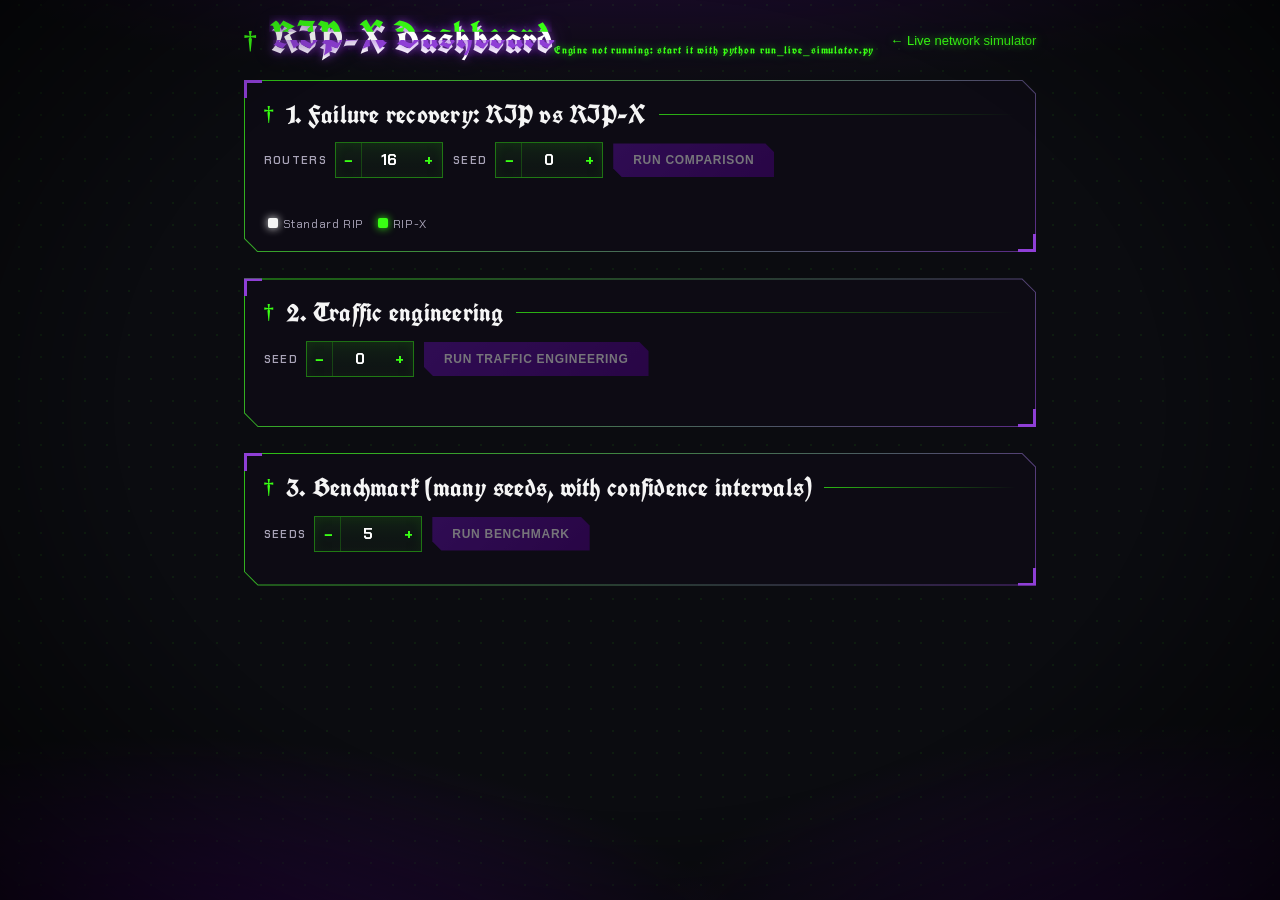
==== commit 0ff58f3e: "feat: gothic cyberpunk theme (obsidian, haunted purple, toxic green, ghostly white) Co-Authored-By: " ====
--- a/visualizer/dashboard.html
+++ b/visualizer/dashboard.html
@@ -6,27 +6,31 @@
   <title>RIP-X Dashboard | RIP vs RIP-X</title>
   <link rel="stylesheet" href="style.css">
   <link rel="preconnect" href="https://fonts.googleapis.com">
-  <link rel="stylesheet" href="https://fonts.googleapis.com/css2?family=Chakra+Petch:wght@400;500;600;700&display=swap" media="print" onload="this.media='all'">
+  <link rel="stylesheet" href="https://fonts.googleapis.com/css2?family=Chakra+Petch:wght@400;500;600;700&family=UnifrakturCook:wght@700&display=swap" media="print" onload="this.media='all'">
   <style>
-    /* ---- cyberpunk neon theme (plain CSS, no dependencies) ---- */
+    /* ---- gothic cyberpunk theme (plain CSS, no dependencies) ---- */
     @property --a { syntax: '<angle>'; inherits: false; initial-value: 0deg; }
     :root {
-      --bg: #06020f; --panel: rgba(16, 6, 36, .82); --ink: #e9e6ff; --mute: #9d8fc7; --dim: #6b5f94;
-      --cy: #00f0ff; --mg: #ff2bd6; --lime: #9dff3c; --amber: #ffb400; --red: #ff3b6b;
+      --bg: #0B0C10; --panel: rgba(14,12,20, .82); --ink: #F5F5F5; --mute: #a9a4b8; --dim: #6f6a82;
+      --cy: #39FF14; --mg: #8f3fd6; --purple: #4B0082; --lime: #39FF14; --amber: #F5F5F5; --red: #ff3b6b;
+      --gothic: 'UnifrakturCook', 'UnifrakturMaguntia', 'Old English Text MT', Georgia, serif;
       --cyber: 'Chakra Petch', 'Rajdhani', 'Bahnschrift', 'Segoe UI', sans-serif;
-      --glow-cy: 0 0 8px rgba(0,240,255,.65), 0 0 22px rgba(0,240,255,.35);
-      --glow-mg: 0 0 8px rgba(255,43,214,.65), 0 0 22px rgba(255,43,214,.3);
+      --glow-cy: 0 0 8px rgba(57,255,20,.65), 0 0 22px rgba(57,255,20,.35);
+      --glow-mg: 0 0 8px rgba(143,63,214,.65), 0 0 22px rgba(143,63,214,.3);
     }
     body { overflow-x: hidden; overflow-y: auto; background: var(--bg); color: var(--ink); font-family: var(--font-sans); }
-    /* flat near-black backdrop with a faint dot matrix; panels carry the colour */
-    body::before { content: ""; position: fixed; inset: 0; z-index: -2; pointer-events: none; background: #05030c radial-gradient(rgba(0,240,255,.10) 1px, transparent 1.2px) 0 0 / 22px 22px; }
-    body::after { content: ""; position: fixed; inset: 0; z-index: 50; pointer-events: none; opacity: .5; mix-blend-mode: overlay;
-      background: repeating-linear-gradient(0deg, rgba(0,0,0,.35) 0 1px, transparent 1px 3px); }
+    /* obsidian backdrop: drifting purple fog + faint dot matrix; vignette on top */
+    body::before { content: ""; position: fixed; inset: -8%; z-index: -2; pointer-events: none; animation: fog 32s ease-in-out infinite alternate;
+      background: radial-gradient(ellipse 60% 38% at 18% 104%, rgba(75,0,130,.6), transparent 70%), radial-gradient(ellipse 55% 34% at 88% 100%, rgba(75,0,130,.42), transparent 70%),
+                  radial-gradient(ellipse 75% 28% at 50% -4%, rgba(75,0,130,.38), transparent 70%), radial-gradient(rgba(57,255,20,.07) 1px, transparent 1.2px) 0 0 / 22px 22px, #0B0C10; }
+    @keyframes fog { to { transform: translate(3%, -2.5%) scale(1.04); } }
+    body::after { content: ""; position: fixed; inset: 0; z-index: 50; pointer-events: none; background: radial-gradient(ellipse at 50% 45%, transparent 58%, rgba(0,0,0,.72) 100%); }
     .wrap { max-width: 1240px; margin: 0 auto; padding: 20px 16px 60px; }
     nav { display: flex; align-items: center; gap: 16px; margin-bottom: 18px; }
-    nav h1 { font-size: 22px; flex: 1; letter-spacing: .14em; text-transform: uppercase; font-weight: 800; }
+    nav h1 { font: 700 38px/1.1 var(--gothic); flex: 1; letter-spacing: .01em; }
+    nav h1::before { content: "†"; color: var(--cy); margin-right: 14px; font: 700 26px Georgia, serif; vertical-align: 5px; }
     nav a { color: var(--cy); text-decoration: none; font-size: 13px; text-shadow: var(--glow-cy); }
-    .engine { font-size: 11px; color: var(--lime); letter-spacing: .08em; text-shadow: 0 0 8px rgba(157,255,60,.6); }
+    .engine { font-size: 11px; color: var(--lime); letter-spacing: .08em; text-shadow: 0 0 8px rgba(57,255,20,.6); }
     /* glitch title */
     .glitch { position: relative; color: #fff; text-shadow: var(--glow-mg); }
     .glitch::before, .glitch::after { content: attr(data-t); position: absolute; left: 0; top: 0; width: 100%; overflow: hidden; }
@@ -38,36 +42,36 @@
             --poly-in: polygon(0 0, calc(100% - var(--cut) + .6px) 0, 100% calc(var(--cut) - .6px), 100% 100%, calc(var(--cut) - .6px) 100%, 0 calc(100% - var(--cut) + .6px)); }
     section, .kpi, .chart { position: relative; isolation: isolate; border: 0; border-radius: 0; clip-path: var(--poly); }
     section::before, .kpi::before, .chart::before { content: ""; position: absolute; inset: 1px; z-index: -1; background: var(--fill); clip-path: var(--poly-in); animation: none; filter: none; border-radius: 0; padding: 0; -webkit-mask: none; mask: none; }
-    section { --cut: 22px; --fill: #0a0516; background: linear-gradient(135deg, rgba(0,240,255,.75), rgba(255,43,214,.6)); padding: 20px; margin-bottom: 26px; box-shadow: none; backdrop-filter: none; }
+    section { --cut: 22px; --fill: #0d0b14; background: linear-gradient(135deg, rgba(57,255,20,.75), rgba(143,63,214,.6)); padding: 20px; margin-bottom: 26px; box-shadow: none; backdrop-filter: none; }
     section::after { content: ""; position: absolute; inset: 0; pointer-events: none; z-index: 1; --b: var(--mg);
       background: linear-gradient(var(--b), var(--b)) 0 0 / 18px 3px no-repeat, linear-gradient(var(--b), var(--b)) 0 0 / 3px 18px no-repeat,
                   linear-gradient(var(--b), var(--b)) 100% 100% / 18px 3px no-repeat, linear-gradient(var(--b), var(--b)) 100% 100% / 3px 18px no-repeat; }
     section h2 { display: flex; align-items: center; gap: 12px; text-shadow: none; }
-    section h2::before { content: ""; width: 9px; height: 9px; background: var(--mg); flex: none; }
-    section h2::after { content: ""; flex: 1; height: 1px; background: linear-gradient(90deg, rgba(0,240,255,.7), transparent); }
+    section h2::before { content: "†"; color: var(--cy); font: 700 20px Georgia, serif; flex: none; }
+    section h2::after { content: ""; flex: 1; height: 1px; background: linear-gradient(90deg, rgba(57,255,20,.7), transparent); }
 
-    section h2 { font-family: var(--cyber); font-weight: 700; font-size: 16px; margin-bottom: 14px; letter-spacing: .08em; text-transform: uppercase; color: var(--cy); text-shadow: var(--glow-cy); }
+    section h2 { font-family: var(--gothic); font-weight: 700; font-size: 26px; line-height: 1.1; margin-bottom: 14px; letter-spacing: .01em; color: var(--ink); }
     section p.hint { color: var(--mute); font-size: 13px; margin-bottom: 12px; }
     .row { display: flex; flex-wrap: wrap; gap: 10px; align-items: center; margin-bottom: 14px; }
     label { font: 600 11px var(--cyber); letter-spacing: .12em; text-transform: uppercase; color: var(--mute); display: flex; gap: 8px; align-items: center; }
-    .stepper { display: inline-flex; align-items: stretch; border-radius: 0; background: linear-gradient(180deg, rgba(0,240,255,.09), rgba(0,240,255,.02));
-      border: 1px solid rgba(0,240,255,.4); box-shadow: inset 0 0 12px rgba(0,240,255,.07); transition: box-shadow .2s, border-color .2s; overflow: hidden; }
-    .stepper:hover { border-color: rgba(0,240,255,.75); }
-    .stepper:focus-within { border-color: var(--cy); box-shadow: 0 0 0 1px var(--cy), 0 0 16px rgba(0,240,255,.55), inset 0 0 12px rgba(0,240,255,.12); }
+    .stepper { display: inline-flex; align-items: stretch; border-radius: 0; background: linear-gradient(180deg, rgba(57,255,20,.09), rgba(57,255,20,.02));
+      border: 1px solid rgba(57,255,20,.4); box-shadow: inset 0 0 12px rgba(57,255,20,.07); transition: box-shadow .2s, border-color .2s; overflow: hidden; }
+    .stepper:hover { border-color: rgba(57,255,20,.75); }
+    .stepper:focus-within { border-color: var(--cy); box-shadow: 0 0 0 1px var(--cy), 0 0 16px rgba(57,255,20,.55), inset 0 0 12px rgba(57,255,20,.12); }
     input[type=number] { width: 54px; background: transparent; color: #fff; border: 0; padding: 7px 4px; text-align: center; font: 700 15px var(--cyber); -moz-appearance: textfield; caret-color: var(--mg); }
     input[type=number]::-webkit-inner-spin-button, input[type=number]::-webkit-outer-spin-button { -webkit-appearance: none; margin: 0; }
     input[type=number]:focus { outline: none; text-shadow: 0 0 8px var(--cy); }
     .stepper button { width: 26px; background: transparent; border: 0; color: var(--cy); font: 700 15px var(--cyber); cursor: pointer; transition: background .15s, text-shadow .15s; }
-    .stepper button:first-child { border-right: 1px solid rgba(0,240,255,.2); } .num button:last-child { border-left: 1px solid rgba(0,240,255,.2); }
-    .stepper button:hover { background: rgba(255,43,214,.18); color: #fff; text-shadow: var(--glow-mg); }
-    .stepper button:active { background: rgba(255,43,214,.35); }
-    button.go { position: relative; background: linear-gradient(135deg, rgba(255,43,214,.9), rgba(120,40,255,.9)); color: #fff; border: 0; border-radius: 0; padding: 10px 20px; clip-path: polygon(0 0, calc(100% - 9px) 0, 100% 9px, 100% 100%, 9px 100%, 0 calc(100% - 9px));
+    .stepper button:first-child { border-right: 1px solid rgba(57,255,20,.2); } .num button:last-child { border-left: 1px solid rgba(57,255,20,.2); }
+    .stepper button:hover { background: rgba(143,63,214,.18); color: #fff; text-shadow: var(--glow-mg); }
+    .stepper button:active { background: rgba(143,63,214,.35); }
+    button.go { position: relative; background: linear-gradient(135deg, #5a0fa0, #4B0082); color: #F5F5F5; border: 0; border-radius: 0; padding: 10px 20px; clip-path: polygon(0 0, calc(100% - 9px) 0, 100% 9px, 100% 100%, 9px 100%, 0 calc(100% - 9px));
       font-weight: 700; letter-spacing: .06em; text-transform: uppercase; font-size: 12px; cursor: pointer; transition: transform .12s, filter .2s; }
     button.go:hover { transform: translateY(-1px); filter: brightness(1.25) saturate(1.2); }
     button.go:disabled { opacity: .45; cursor: wait; filter: none; }
     /* ---- KPI tiles: animated conic neon border, pointer spotlight + tilt, count-up, gauge, before/after bars ---- */
     .cards { display: grid; grid-template-columns: repeat(auto-fit, minmax(176px, 1fr)); gap: 14px; margin-bottom: 16px; perspective: 900px; }
-    .kpi { --c: var(--cy); --cut: 12px; --fill: #0d0720; --mx: 50%; --my: 0%; --rx: 0deg; --ry: 0deg; padding: 14px 15px 12px; transform: rotateX(var(--rx)) rotateY(var(--ry)); transform-style: preserve-3d;
+    .kpi { --c: var(--cy); --cut: 12px; --fill: #110d1a; --mx: 50%; --my: 0%; --rx: 0deg; --ry: 0deg; padding: 14px 15px 12px; transform: rotateX(var(--rx)) rotateY(var(--ry)); transform-style: preserve-3d;
       background: linear-gradient(105deg, color-mix(in srgb, var(--c) 55%, transparent) 0 42%, #fff 50%, color-mix(in srgb, var(--c) 55%, transparent) 58% 100%) 100% 0 / 300% 100%;
       transition: transform .18s ease-out; animation: rise .55s cubic-bezier(.2,.9,.3,1.2) both, glint 5s ease-in-out infinite; animation-delay: calc(var(--i, 0) * 70ms), calc(var(--i, 0) * 400ms + 1s); }
     .kpi.good { --c: var(--lime); } .kpi.bad { --c: var(--red); } .kpi.flat { --c: var(--cy); }
@@ -92,8 +96,8 @@
     .kpi .d { font-size: 11.5px; margin-top: 8px; color: var(--mute); }
     .kpi.good .d { color: var(--lime); } .kpi.bad .d { color: var(--red); text-shadow: 0 0 8px rgba(255,59,107,.6); }
     .charts { display: grid; grid-template-columns: repeat(auto-fit, minmax(340px, 1fr)); gap: 12px; }
-    .chart { --cut: 12px; --fill: #090418; background: linear-gradient(135deg, rgba(0,240,255,.45), rgba(0,240,255,.12) 60%, rgba(255,43,214,.4)); padding: 10px; transition: background .25s; }
-    .chart:hover { background: linear-gradient(135deg, var(--cy), rgba(0,240,255,.4) 60%, var(--mg)); }
+    .chart { --cut: 12px; --fill: #0c0a12; background: linear-gradient(135deg, rgba(57,255,20,.45), rgba(57,255,20,.12) 60%, rgba(143,63,214,.4)); padding: 10px; transition: background .25s; }
+    .chart:hover { background: linear-gradient(135deg, var(--cy), rgba(57,255,20,.4) 60%, var(--mg)); }
     .chart h3 { font: 600 12.5px var(--cyber); color: var(--ink); margin: 2px 4px 4px; letter-spacing: .06em; text-transform: uppercase; }
     .chart text { font-family: var(--cyber); }
     svg { width: 100%; height: auto; display: block; }
@@ -103,9 +107,9 @@
     .legend i { display: inline-block; width: 10px; height: 10px; border-radius: 2px; margin-right: 5px; box-shadow: 0 0 8px currentColor; }
     .tablewrap { overflow-x: auto; margin-bottom: 6px; }
     table { width: 100%; border-collapse: collapse; font-size: 13px; }
-    th, td { text-align: left; padding: 8px 10px; border-bottom: 1px solid rgba(0,240,255,.12); }
+    th, td { text-align: left; padding: 8px 10px; border-bottom: 1px solid rgba(57,255,20,.12); }
     th { color: var(--cy); font: 600 11px var(--cyber); letter-spacing: .1em; text-transform: uppercase; text-shadow: var(--glow-cy); white-space: nowrap; }
-    tbody tr { transition: background .15s; } tbody tr:hover { background: rgba(255,43,214,.08); }
+    tbody tr { transition: background .15s; } tbody tr:hover { background: rgba(143,63,214,.08); }
     td.num { font-family: var(--cyber); white-space: nowrap; font-variant-numeric: tabular-nums; }
     table.grid { table-layout: fixed; min-width: 560px; }
     table.grid th:first-child, table.grid td.m { width: 34%; white-space: nowrap; color: var(--ink); }
@@ -122,10 +126,10 @@
     .err { color: var(--red); font-size: 13px; }
     /* ---- chart zoom overlay ---- */
     .chart { cursor: zoom-in; }
-    #zoom { position: fixed; inset: 0; z-index: 100; display: grid; place-items: center; padding: 4vh 4vw; background: rgba(4,1,12,.78); backdrop-filter: blur(5px);
+    #zoom { position: fixed; inset: 0; z-index: 100; display: grid; place-items: center; padding: 4vh 4vw; background: rgba(11,12,16,.78); backdrop-filter: blur(5px);
       opacity: 0; pointer-events: none; transition: opacity .22s; }
     #zoom.open { opacity: 1; pointer-events: auto; }
-    #zoom .chart { width: min(1000px, 92vw); padding: 18px 20px 14px; --cut: 20px; --fill: #07030f; cursor: default; background: linear-gradient(135deg, var(--cy), var(--mg)); animation: none; transform: scale(.92); transition: transform .28s cubic-bezier(.2,.9,.3,1.2);
+    #zoom .chart { width: min(1000px, 92vw); padding: 18px 20px 14px; --cut: 20px; --fill: #08070c; cursor: default; background: linear-gradient(135deg, var(--cy), var(--mg)); animation: none; transform: scale(.92); transition: transform .28s cubic-bezier(.2,.9,.3,1.2);
       }
     #zoom.open .chart { transform: scale(1); }
     #zoom .chart h3 { font-size: 15px; } #zoom .chart:hover { transform: scale(1); }
@@ -154,7 +158,7 @@
     </div>
     <div class="cards" id="cmpCards"></div>
     <div class="charts" id="cmpCharts"></div>
-    <div class="legend"><span><i style="background:#ffb400;color:#ffb400"></i>Standard RIP</span><span><i style="background:#00f0ff;color:#00f0ff"></i>RIP-X</span></div>
+    <div class="legend"><span><i style="background:#F5F5F5;color:#F5F5F5"></i>Standard RIP</span><span><i style="background:#39FF14;color:#39FF14"></i>RIP-X</span></div>
   </section>
 
   <section id="te">
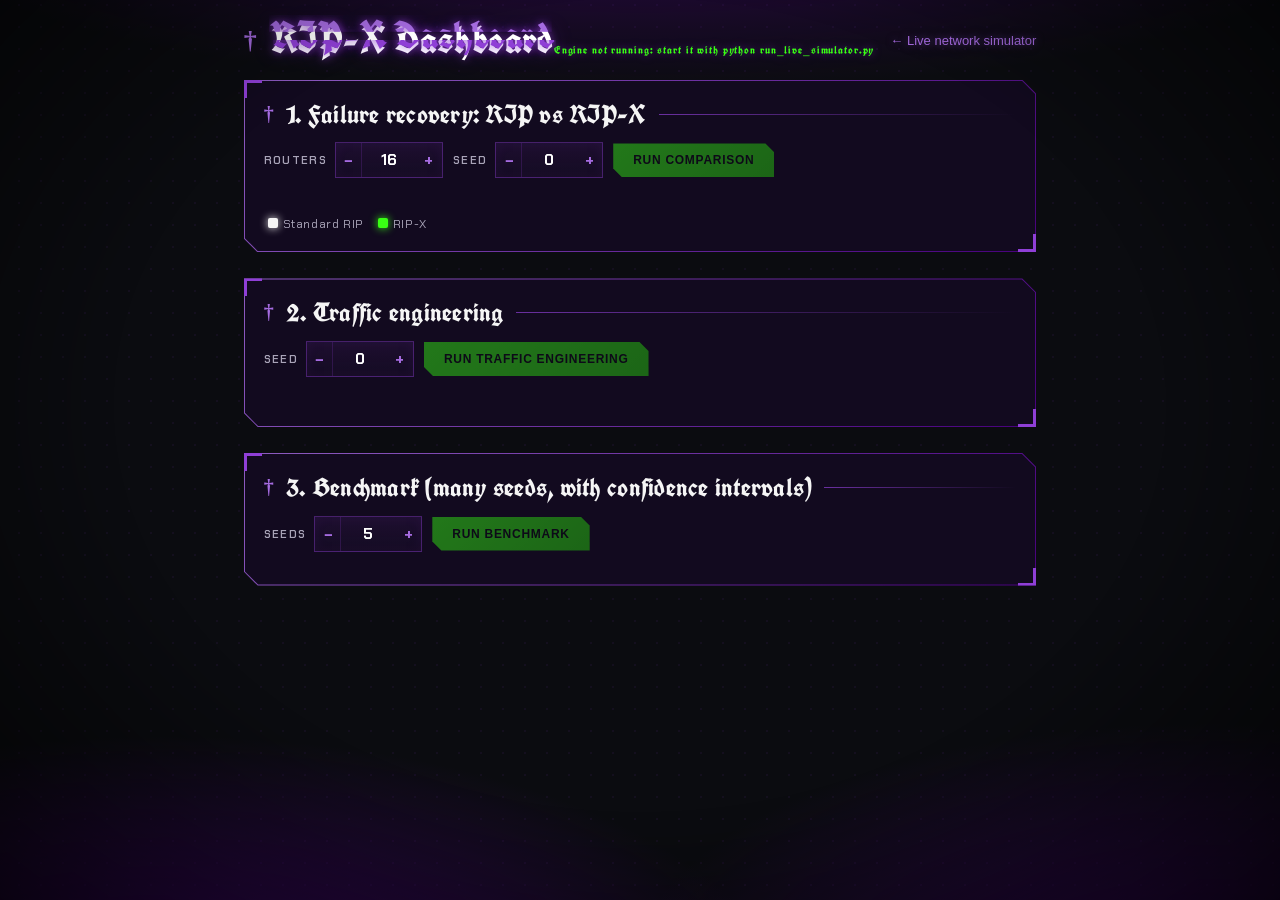
==== commit a49661f1: "refactor: colour roles (obsidian base, purple secondary, green accent only) Co-Authored-By: Claude S" ====
--- a/visualizer/dashboard.html
+++ b/visualizer/dashboard.html
@@ -12,17 +12,17 @@
     @property --a { syntax: '<angle>'; inherits: false; initial-value: 0deg; }
     :root {
       --bg: #0B0C10; --panel: rgba(14,12,20, .82); --ink: #F5F5F5; --mute: #a9a4b8; --dim: #6f6a82;
-      --cy: #39FF14; --mg: #8f3fd6; --purple: #4B0082; --lime: #39FF14; --amber: #F5F5F5; --red: #ff3b6b;
+      --cy: #a56be0; --mg: #8f3fd6; --acc: #39FF14; --purple: #4B0082; --lime: #39FF14; --amber: #F5F5F5; --red: #ff3b6b;
       --gothic: 'UnifrakturCook', 'UnifrakturMaguntia', 'Old English Text MT', Georgia, serif;
       --cyber: 'Chakra Petch', 'Rajdhani', 'Bahnschrift', 'Segoe UI', sans-serif;
-      --glow-cy: 0 0 8px rgba(57,255,20,.65), 0 0 22px rgba(57,255,20,.35);
+      --glow-cy: 0 0 8px rgba(165,107,224,.55), 0 0 22px rgba(143,63,214,.3);
       --glow-mg: 0 0 8px rgba(143,63,214,.65), 0 0 22px rgba(143,63,214,.3);
     }
     body { overflow-x: hidden; overflow-y: auto; background: var(--bg); color: var(--ink); font-family: var(--font-sans); }
     /* obsidian backdrop: drifting purple fog + faint dot matrix; vignette on top */
     body::before { content: ""; position: fixed; inset: -8%; z-index: -2; pointer-events: none; animation: fog 32s ease-in-out infinite alternate;
-      background: radial-gradient(ellipse 60% 38% at 18% 104%, rgba(75,0,130,.6), transparent 70%), radial-gradient(ellipse 55% 34% at 88% 100%, rgba(75,0,130,.42), transparent 70%),
-                  radial-gradient(ellipse 75% 28% at 50% -4%, rgba(75,0,130,.38), transparent 70%), radial-gradient(rgba(57,255,20,.07) 1px, transparent 1.2px) 0 0 / 22px 22px, #0B0C10; }
+      background: radial-gradient(ellipse 60% 38% at 18% 104%, rgba(75,0,130,.8), transparent 70%), radial-gradient(ellipse 55% 34% at 88% 100%, rgba(75,0,130,.6), transparent 70%),
+                  radial-gradient(ellipse 75% 28% at 50% -4%, rgba(75,0,130,.55), transparent 70%), radial-gradient(rgba(143,63,214,.07) 1px, transparent 1.2px) 0 0 / 22px 22px, #0B0C10; }
     @keyframes fog { to { transform: translate(3%, -2.5%) scale(1.04); } }
     body::after { content: ""; position: fixed; inset: 0; z-index: 50; pointer-events: none; background: radial-gradient(ellipse at 50% 45%, transparent 58%, rgba(0,0,0,.72) 100%); }
     .wrap { max-width: 1240px; margin: 0 auto; padding: 20px 16px 60px; }
@@ -30,7 +30,7 @@
     nav h1 { font: 700 38px/1.1 var(--gothic); flex: 1; letter-spacing: .01em; }
     nav h1::before { content: "†"; color: var(--cy); margin-right: 14px; font: 700 26px Georgia, serif; vertical-align: 5px; }
     nav a { color: var(--cy); text-decoration: none; font-size: 13px; text-shadow: var(--glow-cy); }
-    .engine { font-size: 11px; color: var(--lime); letter-spacing: .08em; text-shadow: 0 0 8px rgba(57,255,20,.6); }
+    .engine { font-size: 11px; color: var(--lime); letter-spacing: .08em; text-shadow: 0 0 8px rgba(143,63,214,.6); }
     /* glitch title */
     .glitch { position: relative; color: #fff; text-shadow: var(--glow-mg); }
     .glitch::before, .glitch::after { content: attr(data-t); position: absolute; left: 0; top: 0; width: 100%; overflow: hidden; }
@@ -42,43 +42,43 @@
             --poly-in: polygon(0 0, calc(100% - var(--cut) + .6px) 0, 100% calc(var(--cut) - .6px), 100% 100%, calc(var(--cut) - .6px) 100%, 0 calc(100% - var(--cut) + .6px)); }
     section, .kpi, .chart { position: relative; isolation: isolate; border: 0; border-radius: 0; clip-path: var(--poly); }
     section::before, .kpi::before, .chart::before { content: ""; position: absolute; inset: 1px; z-index: -1; background: var(--fill); clip-path: var(--poly-in); animation: none; filter: none; border-radius: 0; padding: 0; -webkit-mask: none; mask: none; }
-    section { --cut: 22px; --fill: #0d0b14; background: linear-gradient(135deg, rgba(57,255,20,.75), rgba(143,63,214,.6)); padding: 20px; margin-bottom: 26px; box-shadow: none; backdrop-filter: none; }
+    section { --cut: 22px; --fill: #120a1f; background: linear-gradient(135deg, rgba(165,107,224,.85), rgba(75,0,130,.95)); padding: 20px; margin-bottom: 26px; box-shadow: none; backdrop-filter: none; }
     section::after { content: ""; position: absolute; inset: 0; pointer-events: none; z-index: 1; --b: var(--mg);
       background: linear-gradient(var(--b), var(--b)) 0 0 / 18px 3px no-repeat, linear-gradient(var(--b), var(--b)) 0 0 / 3px 18px no-repeat,
                   linear-gradient(var(--b), var(--b)) 100% 100% / 18px 3px no-repeat, linear-gradient(var(--b), var(--b)) 100% 100% / 3px 18px no-repeat; }
     section h2 { display: flex; align-items: center; gap: 12px; text-shadow: none; }
     section h2::before { content: "†"; color: var(--cy); font: 700 20px Georgia, serif; flex: none; }
-    section h2::after { content: ""; flex: 1; height: 1px; background: linear-gradient(90deg, rgba(57,255,20,.7), transparent); }
+    section h2::after { content: ""; flex: 1; height: 1px; background: linear-gradient(90deg, rgba(143,63,214,.7), transparent); }
 
     section h2 { font-family: var(--gothic); font-weight: 700; font-size: 26px; line-height: 1.1; margin-bottom: 14px; letter-spacing: .01em; color: var(--ink); }
     section p.hint { color: var(--mute); font-size: 13px; margin-bottom: 12px; }
     .row { display: flex; flex-wrap: wrap; gap: 10px; align-items: center; margin-bottom: 14px; }
     label { font: 600 11px var(--cyber); letter-spacing: .12em; text-transform: uppercase; color: var(--mute); display: flex; gap: 8px; align-items: center; }
-    .stepper { display: inline-flex; align-items: stretch; border-radius: 0; background: linear-gradient(180deg, rgba(57,255,20,.09), rgba(57,255,20,.02));
-      border: 1px solid rgba(57,255,20,.4); box-shadow: inset 0 0 12px rgba(57,255,20,.07); transition: box-shadow .2s, border-color .2s; overflow: hidden; }
-    .stepper:hover { border-color: rgba(57,255,20,.75); }
-    .stepper:focus-within { border-color: var(--cy); box-shadow: 0 0 0 1px var(--cy), 0 0 16px rgba(57,255,20,.55), inset 0 0 12px rgba(57,255,20,.12); }
-    input[type=number] { width: 54px; background: transparent; color: #fff; border: 0; padding: 7px 4px; text-align: center; font: 700 15px var(--cyber); -moz-appearance: textfield; caret-color: var(--mg); }
+    .stepper { display: inline-flex; align-items: stretch; border-radius: 0; background: linear-gradient(180deg, rgba(143,63,214,.09), rgba(143,63,214,.02));
+      border: 1px solid rgba(143,63,214,.4); box-shadow: inset 0 0 12px rgba(143,63,214,.07); transition: box-shadow .2s, border-color .2s; overflow: hidden; }
+    .stepper:hover { border-color: rgba(143,63,214,.75); }
+    .stepper:focus-within { border-color: var(--acc); box-shadow: 0 0 0 1px var(--acc), 0 0 16px rgba(57,255,20,.45), inset 0 0 12px rgba(57,255,20,.1); }
+    input[type=number] { width: 54px; background: transparent; color: #fff; border: 0; padding: 7px 4px; text-align: center; font: 700 15px var(--cyber); -moz-appearance: textfield; caret-color: var(--acc); }
     input[type=number]::-webkit-inner-spin-button, input[type=number]::-webkit-outer-spin-button { -webkit-appearance: none; margin: 0; }
-    input[type=number]:focus { outline: none; text-shadow: 0 0 8px var(--cy); }
+    input[type=number]:focus { outline: none; color: var(--acc); }
     .stepper button { width: 26px; background: transparent; border: 0; color: var(--cy); font: 700 15px var(--cyber); cursor: pointer; transition: background .15s, text-shadow .15s; }
-    .stepper button:first-child { border-right: 1px solid rgba(57,255,20,.2); } .num button:last-child { border-left: 1px solid rgba(57,255,20,.2); }
+    .stepper button:first-child { border-right: 1px solid rgba(143,63,214,.2); } .num button:last-child { border-left: 1px solid rgba(143,63,214,.2); }
     .stepper button:hover { background: rgba(143,63,214,.18); color: #fff; text-shadow: var(--glow-mg); }
     .stepper button:active { background: rgba(143,63,214,.35); }
-    button.go { position: relative; background: linear-gradient(135deg, #5a0fa0, #4B0082); color: #F5F5F5; border: 0; border-radius: 0; padding: 10px 20px; clip-path: polygon(0 0, calc(100% - 9px) 0, 100% 9px, 100% 100%, 9px 100%, 0 calc(100% - 9px));
+    button.go { position: relative; background: linear-gradient(135deg, #39FF14, #2bd60d); color: #0B0C10; border: 0; border-radius: 0; padding: 10px 20px; clip-path: polygon(0 0, calc(100% - 9px) 0, 100% 9px, 100% 100%, 9px 100%, 0 calc(100% - 9px));
       font-weight: 700; letter-spacing: .06em; text-transform: uppercase; font-size: 12px; cursor: pointer; transition: transform .12s, filter .2s; }
     button.go:hover { transform: translateY(-1px); filter: brightness(1.25) saturate(1.2); }
     button.go:disabled { opacity: .45; cursor: wait; filter: none; }
     /* ---- KPI tiles: animated conic neon border, pointer spotlight + tilt, count-up, gauge, before/after bars ---- */
     .cards { display: grid; grid-template-columns: repeat(auto-fit, minmax(176px, 1fr)); gap: 14px; margin-bottom: 16px; perspective: 900px; }
-    .kpi { --c: var(--cy); --cut: 12px; --fill: #110d1a; --mx: 50%; --my: 0%; --rx: 0deg; --ry: 0deg; padding: 14px 15px 12px; transform: rotateX(var(--rx)) rotateY(var(--ry)); transform-style: preserve-3d;
+    .kpi { --c: var(--cy); --cut: 12px; --fill: #170d29; --mx: 50%; --my: 0%; --rx: 0deg; --ry: 0deg; padding: 14px 15px 12px; transform: rotateX(var(--rx)) rotateY(var(--ry)); transform-style: preserve-3d;
       background: linear-gradient(105deg, color-mix(in srgb, var(--c) 55%, transparent) 0 42%, #fff 50%, color-mix(in srgb, var(--c) 55%, transparent) 58% 100%) 100% 0 / 300% 100%;
       transition: transform .18s ease-out; animation: rise .55s cubic-bezier(.2,.9,.3,1.2) both, glint 5s ease-in-out infinite; animation-delay: calc(var(--i, 0) * 70ms), calc(var(--i, 0) * 400ms + 1s); }
-    .kpi.good { --c: var(--lime); } .kpi.bad { --c: var(--red); } .kpi.flat { --c: var(--cy); }
+    .kpi.good { --c: var(--cy); } .kpi.bad { --c: var(--red); } .kpi.flat { --c: var(--cy); }
     .kpi::after { content: ""; position: absolute; inset: 1px; z-index: -1; clip-path: var(--poly-in); pointer-events: none; opacity: .0; transition: opacity .25s;
       background: radial-gradient(180px circle at var(--mx) var(--my), color-mix(in srgb, var(--c) 30%, transparent), transparent 70%); }
     .kpi:hover::after { opacity: 1; }
-    .kpi.bad { animation-duration: .55s, 1.6s; }
+    .kpi.bad { animation-duration: .55s, 1.6s; } .kpi.bad .vals .b { color: #F5F5F5; text-shadow: none; }
     @keyframes glint { 0%, 55% { background-position: 100% 0; } 85%, 100% { background-position: 0 0; } }
     @keyframes rise { from { opacity: 0; transform: translateY(14px) scale(.96); } to { opacity: 1; } }
     .kpi .k { font-family: var(--cyber); font-weight: 500; font-size: 11px; color: var(--mute); text-transform: uppercase; letter-spacing: .1em; padding-right: 58px; min-height: 26px; }
@@ -88,16 +88,16 @@
     .gauge text { fill: var(--c); font: 700 12px var(--cyber); text-anchor: middle; }
     .kpi .vals { display: flex; align-items: baseline; gap: 7px; margin: 4px 0 8px; font-family: var(--cyber); flex-wrap: wrap; font-variant-numeric: tabular-nums; }
     .kpi .vals .a { color: var(--amber); font-size: 15px; opacity: .9; } .kpi .vals .arrow { color: var(--dim); }
-    .kpi .vals .b { color: #fff; font-size: 27px; font-weight: 700; text-shadow: 0 0 12px var(--c); }
+    .kpi .vals .b { color: var(--acc); font-size: 27px; font-weight: 700; text-shadow: 0 0 14px rgba(57,255,20,.35); }
     .kpi .bars { display: grid; gap: 4px; }
     .kpi .bars i { display: block; height: 5px; border-radius: 3px; width: 0; transition: width 1s cubic-bezier(.2,.8,.2,1) .3s; }
-    .kpi .bars i.ra { background: var(--amber); box-shadow: 0 0 8px var(--amber); } .kpi .bars i.rb { background: var(--cy); box-shadow: var(--glow-cy); }
+    .kpi .bars i.ra { background: var(--amber); box-shadow: 0 0 8px var(--amber); } .kpi .bars i.rb { background: var(--acc); box-shadow: 0 0 8px rgba(57,255,20,.6); }
     .kpi.on .bars i { width: var(--w); }
     .kpi .d { font-size: 11.5px; margin-top: 8px; color: var(--mute); }
-    .kpi.good .d { color: var(--lime); } .kpi.bad .d { color: var(--red); text-shadow: 0 0 8px rgba(255,59,107,.6); }
+    .kpi.good .d { color: #F5F5F5; } .kpi.bad .d { color: var(--red); text-shadow: 0 0 8px rgba(255,59,107,.6); }
     .charts { display: grid; grid-template-columns: repeat(auto-fit, minmax(340px, 1fr)); gap: 12px; }
-    .chart { --cut: 12px; --fill: #0c0a12; background: linear-gradient(135deg, rgba(57,255,20,.45), rgba(57,255,20,.12) 60%, rgba(143,63,214,.4)); padding: 10px; transition: background .25s; }
-    .chart:hover { background: linear-gradient(135deg, var(--cy), rgba(57,255,20,.4) 60%, var(--mg)); }
+    .chart { --cut: 12px; --fill: #100a1c; background: linear-gradient(135deg, rgba(143,63,214,.45), rgba(143,63,214,.12) 60%, rgba(143,63,214,.4)); padding: 10px; transition: background .25s; }
+    .chart:hover { background: linear-gradient(135deg, var(--cy), rgba(143,63,214,.4) 60%, var(--mg)); }
     .chart h3 { font: 600 12.5px var(--cyber); color: var(--ink); margin: 2px 4px 4px; letter-spacing: .06em; text-transform: uppercase; }
     .chart text { font-family: var(--cyber); }
     svg { width: 100%; height: auto; display: block; }
@@ -107,7 +107,7 @@
     .legend i { display: inline-block; width: 10px; height: 10px; border-radius: 2px; margin-right: 5px; box-shadow: 0 0 8px currentColor; }
     .tablewrap { overflow-x: auto; margin-bottom: 6px; }
     table { width: 100%; border-collapse: collapse; font-size: 13px; }
-    th, td { text-align: left; padding: 8px 10px; border-bottom: 1px solid rgba(57,255,20,.12); }
+    th, td { text-align: left; padding: 8px 10px; border-bottom: 1px solid rgba(143,63,214,.12); }
     th { color: var(--cy); font: 600 11px var(--cyber); letter-spacing: .1em; text-transform: uppercase; text-shadow: var(--glow-cy); white-space: nowrap; }
     tbody tr { transition: background .15s; } tbody tr:hover { background: rgba(143,63,214,.08); }
     td.num { font-family: var(--cyber); white-space: nowrap; font-variant-numeric: tabular-nums; }
@@ -117,19 +117,19 @@
     table.grid td.v b { display: block; font-size: 15px; font-weight: 600; color: #fff; }
     table.grid td.v small { display: block; font-size: 10.5px; color: var(--dim); margin-top: 1px; }
     table.grid td.chg b { text-shadow: 0 0 10px currentColor; }
-    table.grid td.chg.good b { color: var(--lime); } table.grid td.chg.bad b { color: var(--red); } table.grid td.chg.flat b { color: var(--mute); text-shadow: none; }
+    table.grid td.chg.good b { color: #F5F5F5; } table.grid td.chg.bad b { color: var(--red); } table.grid td.chg.flat b { color: var(--mute); text-shadow: none; }
     h3.sub { margin: 18px 0 6px; font: 600 12px var(--cyber); letter-spacing: .1em; text-transform: uppercase; color: var(--mg); }
     details.abl { margin-top: 14px; } details.abl summary { cursor: pointer; font: 600 12px var(--cyber); letter-spacing: .08em; color: var(--mute); padding: 6px 0; }
     details.abl summary:hover { color: var(--cy); }
     .note { font-size: 12.5px; color: var(--mute); margin-top: 10px; line-height: 1.5; }
-    .good { color: var(--lime); } .bad { color: var(--red); } .flat { color: var(--mute); }
+    .good { color: #F5F5F5; } .bad { color: var(--red); } .flat { color: var(--mute); }
     .err { color: var(--red); font-size: 13px; }
     /* ---- chart zoom overlay ---- */
     .chart { cursor: zoom-in; }
     #zoom { position: fixed; inset: 0; z-index: 100; display: grid; place-items: center; padding: 4vh 4vw; background: rgba(11,12,16,.78); backdrop-filter: blur(5px);
       opacity: 0; pointer-events: none; transition: opacity .22s; }
     #zoom.open { opacity: 1; pointer-events: auto; }
-    #zoom .chart { width: min(1000px, 92vw); padding: 18px 20px 14px; --cut: 20px; --fill: #08070c; cursor: default; background: linear-gradient(135deg, var(--cy), var(--mg)); animation: none; transform: scale(.92); transition: transform .28s cubic-bezier(.2,.9,.3,1.2);
+    #zoom .chart { width: min(1000px, 92vw); padding: 18px 20px 14px; --cut: 20px; --fill: #0a0712; cursor: default; background: linear-gradient(135deg, var(--cy), var(--mg)); animation: none; transform: scale(.92); transition: transform .28s cubic-bezier(.2,.9,.3,1.2);
       }
     #zoom.open .chart { transform: scale(1); }
     #zoom .chart h3 { font-size: 15px; } #zoom .chart:hover { transform: scale(1); }
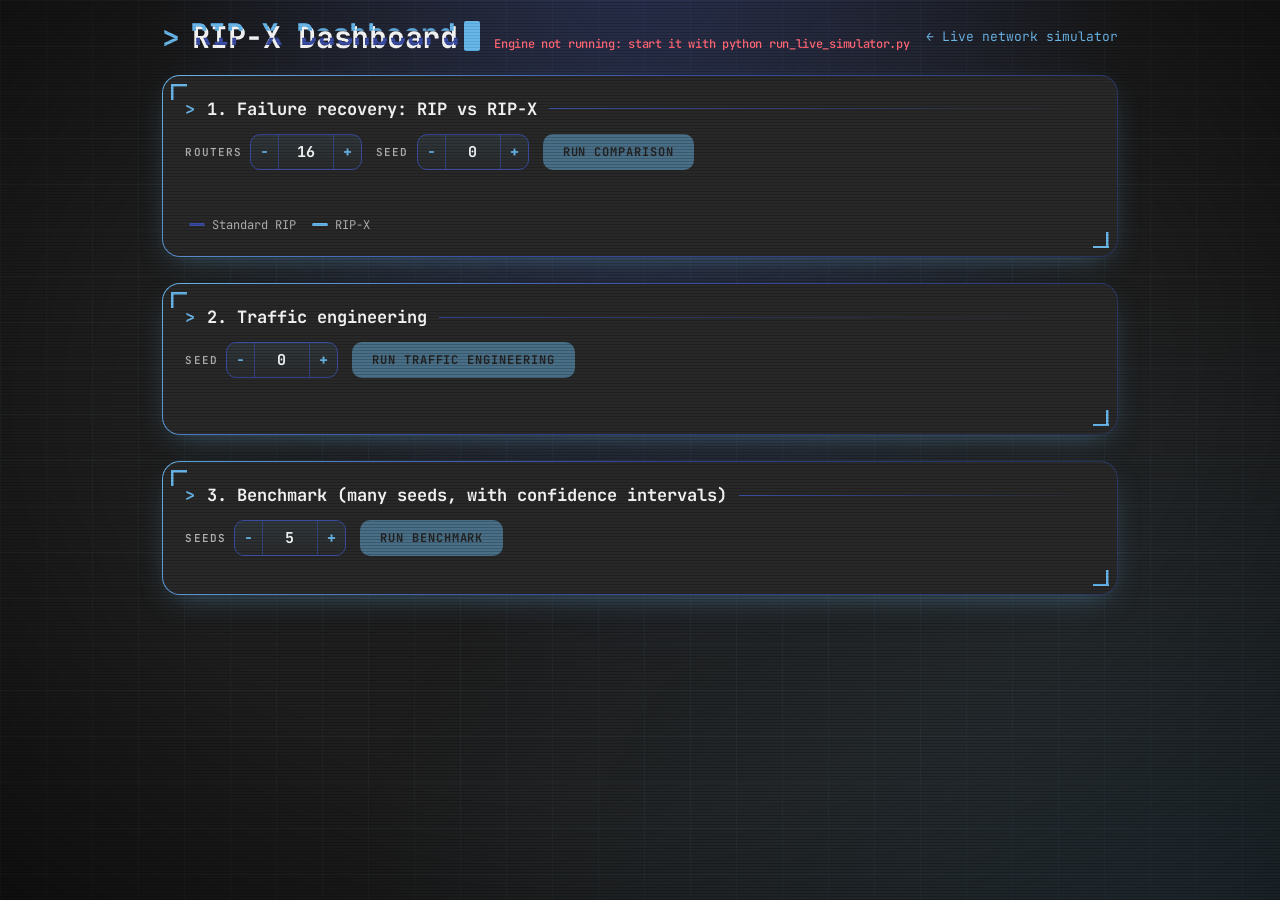
==== commit fcd1d778: "feat: dark console theme (charcoal, sky blue, royal blue) on the cyberpunk dashboard Co-Authored-By:" ====
--- a/visualizer/dashboard.html
+++ b/visualizer/dashboard.html
@@ -6,145 +6,161 @@
   <title>RIP-X Dashboard | RIP vs RIP-X</title>
   <link rel="stylesheet" href="style.css">
   <link rel="preconnect" href="https://fonts.googleapis.com">
-  <link rel="stylesheet" href="https://fonts.googleapis.com/css2?family=Chakra+Petch:wght@400;500;600;700&family=UnifrakturCook:wght@700&display=swap" media="print" onload="this.media='all'">
+  <link rel="stylesheet" href="https://fonts.googleapis.com/css2?family=JetBrains+Mono:wght@400;500;600;700&display=swap" media="print" onload="this.media='all'">
   <style>
-    /* ---- gothic cyberpunk theme (plain CSS, no dependencies) ---- */
+    /* ---- dark console theme: charcoal base, sky-blue highlight, royal-blue panels (plain CSS, no dependencies) ---- */
     @property --a { syntax: '<angle>'; inherits: false; initial-value: 0deg; }
     :root {
-      --bg: #0B0C10; --panel: rgba(14,12,20, .82); --ink: #F5F5F5; --mute: #a9a4b8; --dim: #6f6a82;
-      --cy: #a56be0; --mg: #8f3fd6; --acc: #39FF14; --purple: #4B0082; --lime: #39FF14; --amber: #F5F5F5; --red: #ff3b6b;
-      --gothic: 'UnifrakturCook', 'UnifrakturMaguntia', 'Old English Text MT', Georgia, serif;
-      --cyber: 'Chakra Petch', 'Rajdhani', 'Bahnschrift', 'Segoe UI', sans-serif;
-      --glow-cy: 0 0 8px rgba(165,107,224,.55), 0 0 22px rgba(143,63,214,.3);
-      --glow-mg: 0 0 8px rgba(143,63,214,.65), 0 0 22px rgba(143,63,214,.3);
+      --bg: #1E1E1E; --panel: #282828; --ink: #F1F1F1; --dim: rgba(241,241,241,.68); --faint: rgba(241,241,241,.46);
+      --sky: #6BB5E4; --royal: #3A4DA1; --red: #FF6B7A;
+      --cy: #6BB5E4; --mg: #3A4DA1; --mute: rgba(241,241,241,.68);
+      --font: 'JetBrains Mono', ui-monospace, 'SF Mono', Menlo, Consolas, monospace; --cyber: var(--font);
+      --glow: 0 0 10px rgba(107,181,228,.45); --glow-soft: 0 10px 30px -12px rgba(107,181,228,.5);
     }
-    body { overflow-x: hidden; overflow-y: auto; background: var(--bg); color: var(--ink); font-family: var(--font-sans); }
-    /* obsidian backdrop: drifting purple fog + faint dot matrix; vignette on top */
-    body::before { content: ""; position: fixed; inset: -8%; z-index: -2; pointer-events: none; animation: fog 32s ease-in-out infinite alternate;
-      background: radial-gradient(ellipse 60% 38% at 18% 104%, rgba(75,0,130,.8), transparent 70%), radial-gradient(ellipse 55% 34% at 88% 100%, rgba(75,0,130,.6), transparent 70%),
-                  radial-gradient(ellipse 75% 28% at 50% -4%, rgba(75,0,130,.55), transparent 70%), radial-gradient(rgba(143,63,214,.07) 1px, transparent 1.2px) 0 0 / 22px 22px, #0B0C10; }
-    @keyframes fog { to { transform: translate(3%, -2.5%) scale(1.04); } }
-    body::after { content: ""; position: fixed; inset: 0; z-index: 50; pointer-events: none; background: radial-gradient(ellipse at 50% 45%, transparent 58%, rgba(0,0,0,.72) 100%); }
+    * { box-sizing: border-box; }
+    body { overflow-x: hidden; overflow-y: auto; background: var(--bg); color: var(--ink); font: 400 13.5px/1.55 var(--font); }
+    /* faint grid, royal haze, vignette; scanlines over everything */
+    body::before { content: ""; position: fixed; inset: 0; z-index: -2; pointer-events: none;
+      background:
+        radial-gradient(ellipse at 50% -12%, rgba(58,77,161,.38), transparent 55%),
+        radial-gradient(ellipse at 92% 104%, rgba(107,181,228,.12), transparent 50%),
+        radial-gradient(ellipse at 50% 45%, transparent 58%, rgba(0,0,0,.5) 100%),
+        linear-gradient(rgba(107,181,228,.05) 1px, transparent 1px) 0 0 / 100% 46px,
+        linear-gradient(90deg, rgba(107,181,228,.05) 1px, transparent 1px) 0 0 / 46px 100%; }
+    body::after { content: ""; position: fixed; inset: 0; z-index: 50; pointer-events: none; opacity: .5; mix-blend-mode: overlay;
+      background: repeating-linear-gradient(0deg, rgba(0,0,0,.4) 0 1px, transparent 1px 3px); }
     .wrap { max-width: 1240px; margin: 0 auto; padding: 20px 16px 60px; }
-    nav { display: flex; align-items: center; gap: 16px; margin-bottom: 18px; }
-    nav h1 { font: 700 38px/1.1 var(--gothic); flex: 1; letter-spacing: .01em; }
-    nav h1::before { content: "†"; color: var(--cy); margin-right: 14px; font: 700 26px Georgia, serif; vertical-align: 5px; }
-    nav a { color: var(--cy); text-decoration: none; font-size: 13px; text-shadow: var(--glow-cy); }
-    .engine { font-size: 11px; color: var(--lime); letter-spacing: .08em; text-shadow: 0 0 8px rgba(143,63,214,.6); }
+    nav { display: flex; align-items: center; gap: 16px; margin-bottom: 20px; }
+    nav h1 { font: 700 30px/1.15 var(--font); flex: 1; letter-spacing: -.01em; }
+    nav h1::before { content: ">"; color: var(--sky); margin-right: 12px; }
+    nav a { color: var(--sky); text-decoration: none; font-size: 13px; transition: text-shadow .2s; }
+    nav a:hover { text-shadow: var(--glow); }
+    .engine { font-size: 12px; color: var(--red); margin-left: 14px; font-weight: 500; }
+    .cursor { display: inline-block; width: .55em; height: 1em; margin-left: 6px; background: var(--sky); vertical-align: -3px; border-radius: 2px; animation: blink 1.1s steps(1) infinite; }
+    @keyframes blink { 50% { opacity: 0; } }
     /* glitch title */
-    .glitch { position: relative; color: #fff; text-shadow: var(--glow-mg); }
+    .glitch { position: relative; color: var(--ink); }
     .glitch::before, .glitch::after { content: attr(data-t); position: absolute; left: 0; top: 0; width: 100%; overflow: hidden; }
-    .glitch::before { color: var(--cy); transform: translate(-2px, 0); clip-path: inset(0 0 60% 0); animation: glitch 3.6s steps(1) infinite; }
-    .glitch::after { color: var(--mg); transform: translate(2px, 0); clip-path: inset(60% 0 0 0); animation: glitch 3.6s steps(1) infinite reverse; }
-    @keyframes glitch { 0%,90%,100% { opacity: 0; } 91% { opacity: .9; transform: translate(-3px,1px); } 93% { opacity: .9; transform: translate(3px,-1px); } 95% { opacity: 0; } }
-    /* ---- HUD panels: hard edges, chamfered corners, 1px neon edge drawn as an under-layer, corner brackets ---- */
-    :root { --cut: 14px; --poly: polygon(0 0, calc(100% - var(--cut)) 0, 100% var(--cut), 100% 100%, var(--cut) 100%, 0 calc(100% - var(--cut)));
-            --poly-in: polygon(0 0, calc(100% - var(--cut) + .6px) 0, 100% calc(var(--cut) - .6px), 100% 100%, calc(var(--cut) - .6px) 100%, 0 calc(100% - var(--cut) + .6px)); }
-    section, .kpi, .chart { position: relative; isolation: isolate; border: 0; border-radius: 0; clip-path: var(--poly); }
-    section::before, .kpi::before, .chart::before { content: ""; position: absolute; inset: 1px; z-index: -1; background: var(--fill); clip-path: var(--poly-in); animation: none; filter: none; border-radius: 0; padding: 0; -webkit-mask: none; mask: none; }
-    section { --cut: 22px; --fill: #120a1f; background: linear-gradient(135deg, rgba(165,107,224,.85), rgba(75,0,130,.95)); padding: 20px; margin-bottom: 26px; box-shadow: none; backdrop-filter: none; }
-    section::after { content: ""; position: absolute; inset: 0; pointer-events: none; z-index: 1; --b: var(--mg);
-      background: linear-gradient(var(--b), var(--b)) 0 0 / 18px 3px no-repeat, linear-gradient(var(--b), var(--b)) 0 0 / 3px 18px no-repeat,
-                  linear-gradient(var(--b), var(--b)) 100% 100% / 18px 3px no-repeat, linear-gradient(var(--b), var(--b)) 100% 100% / 3px 18px no-repeat; }
-    section h2 { display: flex; align-items: center; gap: 12px; text-shadow: none; }
-    section h2::before { content: "†"; color: var(--cy); font: 700 20px Georgia, serif; flex: none; }
-    section h2::after { content: ""; flex: 1; height: 1px; background: linear-gradient(90deg, rgba(143,63,214,.7), transparent); }
-
-    section h2 { font-family: var(--gothic); font-weight: 700; font-size: 26px; line-height: 1.1; margin-bottom: 14px; letter-spacing: .01em; color: var(--ink); }
-    section p.hint { color: var(--mute); font-size: 13px; margin-bottom: 12px; }
-    .row { display: flex; flex-wrap: wrap; gap: 10px; align-items: center; margin-bottom: 14px; }
-    label { font: 600 11px var(--cyber); letter-spacing: .12em; text-transform: uppercase; color: var(--mute); display: flex; gap: 8px; align-items: center; }
-    .stepper { display: inline-flex; align-items: stretch; border-radius: 0; background: linear-gradient(180deg, rgba(143,63,214,.09), rgba(143,63,214,.02));
-      border: 1px solid rgba(143,63,214,.4); box-shadow: inset 0 0 12px rgba(143,63,214,.07); transition: box-shadow .2s, border-color .2s; overflow: hidden; }
-    .stepper:hover { border-color: rgba(143,63,214,.75); }
-    .stepper:focus-within { border-color: var(--acc); box-shadow: 0 0 0 1px var(--acc), 0 0 16px rgba(57,255,20,.45), inset 0 0 12px rgba(57,255,20,.1); }
-    input[type=number] { width: 54px; background: transparent; color: #fff; border: 0; padding: 7px 4px; text-align: center; font: 700 15px var(--cyber); -moz-appearance: textfield; caret-color: var(--acc); }
+    .glitch::before { color: var(--sky); transform: translate(-2px, 0); clip-path: inset(0 0 60% 0); animation: glitch 3.6s steps(1) infinite; }
+    .glitch::after { color: var(--royal); transform: translate(2px, 0); clip-path: inset(60% 0 0 0); animation: glitch 3.6s steps(1) infinite reverse; }
+    @keyframes glitch { 0%,90%,100% { opacity: 0; } 91% { opacity: .95; transform: translate(-3px,1px); } 93% { opacity: .95; transform: translate(3px,-1px); } 95% { opacity: 0; } }
+
+    /* HUD panels: rounded, gradient edge, corner brackets */
+    section { position: relative; background: linear-gradient(var(--panel), var(--panel)) padding-box, linear-gradient(135deg, var(--sky), var(--royal) 45%, rgba(58,77,161,.45)) border-box;
+      border: 1.5px solid transparent; border-radius: 18px; padding: 22px; margin-bottom: 26px; box-shadow: var(--glow-soft); }
+    section::after { content: ""; position: absolute; inset: 8px; pointer-events: none; --b: var(--sky);
+      background: linear-gradient(var(--b), var(--b)) 0 0 / 16px 2.5px no-repeat, linear-gradient(var(--b), var(--b)) 0 0 / 2.5px 16px no-repeat,
+                  linear-gradient(var(--b), var(--b)) 100% 100% / 16px 2.5px no-repeat, linear-gradient(var(--b), var(--b)) 100% 100% / 2.5px 16px no-repeat; }
+    section h2 { display: flex; align-items: center; gap: 12px; font: 700 17px var(--font); margin-bottom: 14px; color: var(--ink); }
+    section h2::before { content: ">"; color: var(--sky); }
+    section h2::after { content: ""; flex: 1; height: 1px; background: linear-gradient(90deg, var(--royal), transparent); }
+    .row { display: flex; flex-wrap: wrap; gap: 14px; align-items: center; margin-bottom: 16px; }
+    label { font: 600 11px var(--font); letter-spacing: .1em; text-transform: uppercase; color: var(--dim); display: flex; gap: 8px; align-items: center; }
+
+    /* neon-style steppers and buttons */
+    .stepper { display: inline-flex; align-items: stretch; border: 1px solid var(--royal); border-radius: 10px; background: linear-gradient(180deg, rgba(107,181,228,.1), rgba(107,181,228,.02)); overflow: hidden; transition: box-shadow .2s, border-color .2s; }
+    .stepper:hover { border-color: var(--sky); }
+    .stepper:focus-within { border-color: var(--sky); box-shadow: 0 0 0 1px var(--sky), 0 0 16px rgba(107,181,228,.5); }
+    input[type=number] { width: 54px; background: transparent; color: var(--ink); border: 0; padding: 7px 4px; text-align: center; font: 700 15px var(--font); -moz-appearance: textfield; caret-color: var(--sky); outline: none; }
     input[type=number]::-webkit-inner-spin-button, input[type=number]::-webkit-outer-spin-button { -webkit-appearance: none; margin: 0; }
-    input[type=number]:focus { outline: none; color: var(--acc); }
-    .stepper button { width: 26px; background: transparent; border: 0; color: var(--cy); font: 700 15px var(--cyber); cursor: pointer; transition: background .15s, text-shadow .15s; }
-    .stepper button:first-child { border-right: 1px solid rgba(143,63,214,.2); } .num button:last-child { border-left: 1px solid rgba(143,63,214,.2); }
-    .stepper button:hover { background: rgba(143,63,214,.18); color: #fff; text-shadow: var(--glow-mg); }
-    .stepper button:active { background: rgba(143,63,214,.35); }
-    button.go { position: relative; background: linear-gradient(135deg, #39FF14, #2bd60d); color: #0B0C10; border: 0; border-radius: 0; padding: 10px 20px; clip-path: polygon(0 0, calc(100% - 9px) 0, 100% 9px, 100% 100%, 9px 100%, 0 calc(100% - 9px));
-      font-weight: 700; letter-spacing: .06em; text-transform: uppercase; font-size: 12px; cursor: pointer; transition: transform .12s, filter .2s; }
-    button.go:hover { transform: translateY(-1px); filter: brightness(1.25) saturate(1.2); }
-    button.go:disabled { opacity: .45; cursor: wait; filter: none; }
-    /* ---- KPI tiles: animated conic neon border, pointer spotlight + tilt, count-up, gauge, before/after bars ---- */
-    .cards { display: grid; grid-template-columns: repeat(auto-fit, minmax(176px, 1fr)); gap: 14px; margin-bottom: 16px; perspective: 900px; }
-    .kpi { --c: var(--cy); --cut: 12px; --fill: #170d29; --mx: 50%; --my: 0%; --rx: 0deg; --ry: 0deg; padding: 14px 15px 12px; transform: rotateX(var(--rx)) rotateY(var(--ry)); transform-style: preserve-3d;
-      background: linear-gradient(105deg, color-mix(in srgb, var(--c) 55%, transparent) 0 42%, #fff 50%, color-mix(in srgb, var(--c) 55%, transparent) 58% 100%) 100% 0 / 300% 100%;
-      transition: transform .18s ease-out; animation: rise .55s cubic-bezier(.2,.9,.3,1.2) both, glint 5s ease-in-out infinite; animation-delay: calc(var(--i, 0) * 70ms), calc(var(--i, 0) * 400ms + 1s); }
-    .kpi.good { --c: var(--cy); } .kpi.bad { --c: var(--red); } .kpi.flat { --c: var(--cy); }
-    .kpi::after { content: ""; position: absolute; inset: 1px; z-index: -1; clip-path: var(--poly-in); pointer-events: none; opacity: .0; transition: opacity .25s;
-      background: radial-gradient(180px circle at var(--mx) var(--my), color-mix(in srgb, var(--c) 30%, transparent), transparent 70%); }
+    .stepper button { width: 28px; background: transparent; border: 0; color: var(--sky); font: 700 15px var(--font); cursor: pointer; transition: background .15s, color .15s; }
+    .stepper button:first-child { border-right: 1px solid rgba(58,77,161,.7); } .stepper button:last-child { border-left: 1px solid rgba(58,77,161,.7); }
+    .stepper button:hover { background: var(--royal); color: var(--ink); }
+    button.go { background: var(--sky); color: #1E1E1E; border: 0; border-radius: 10px; padding: 10px 20px; font: 700 12px var(--font); letter-spacing: .08em; text-transform: uppercase; cursor: pointer;
+      box-shadow: var(--glow); transition: transform .12s, box-shadow .2s, filter .2s; }
+    button.go:hover { transform: translateY(-1px); box-shadow: 0 0 18px rgba(107,181,228,.8); filter: brightness(1.08); }
+    button.go:disabled { opacity: .5; cursor: wait; box-shadow: none; transform: none; }
+    button:focus-visible, a:focus-visible { outline: 2px solid var(--sky); outline-offset: 2px; }
+
+    /* ---- KPI tiles: rotating edge, spotlight + tilt, count-up, gauge, before/after bars ---- */
+    .cards { display: grid; grid-template-columns: repeat(auto-fit, minmax(166px, 1fr)); gap: 14px; margin-bottom: 18px; perspective: 900px; }
+    .kpi { --c: var(--sky); --mx: 50%; --my: 0%; --rx: 0deg; --ry: 0deg; position: relative; isolation: isolate; border-radius: 12px; padding: 14px 15px 12px;
+      background: linear-gradient(160deg, rgba(58,77,161,.18), rgba(30,30,30,.7)); transform: rotateX(var(--rx)) rotateY(var(--ry)); transform-style: preserve-3d;
+      transition: transform .18s ease-out; animation: rise .55s cubic-bezier(.2,.9,.3,1.2) both; animation-delay: calc(var(--i, 0) * 70ms); }
+    .kpi.bad { --c: var(--red); animation: rise .55s cubic-bezier(.2,.9,.3,1.2) both, alarm 2.2s ease-in-out 1s infinite; animation-delay: calc(var(--i, 0) * 70ms), 1s; }
+    .kpi::before { content: ""; position: absolute; inset: -1.5px; z-index: -1; border-radius: 13.5px; padding: 1.5px;
+      background: conic-gradient(from var(--a), rgba(58,77,161,.55) 0 55%, var(--c) 78%, #F1F1F1 85%, var(--c) 92%, rgba(58,77,161,.55)); animation: spin 5s linear infinite;
+      -webkit-mask: linear-gradient(#000 0 0) content-box, linear-gradient(#000 0 0); -webkit-mask-composite: xor; mask-composite: exclude; filter: drop-shadow(0 0 5px rgba(107,181,228,.5)); }
+    .kpi.bad::before { filter: drop-shadow(0 0 5px rgba(255,107,122,.5)); }
+    .kpi::after { content: ""; position: absolute; inset: 0; z-index: -1; border-radius: 12px; pointer-events: none; opacity: 0; transition: opacity .25s;
+      background: radial-gradient(180px circle at var(--mx) var(--my), color-mix(in srgb, var(--c) 26%, transparent), transparent 70%); }
     .kpi:hover::after { opacity: 1; }
-    .kpi.bad { animation-duration: .55s, 1.6s; } .kpi.bad .vals .b { color: #F5F5F5; text-shadow: none; }
-    @keyframes glint { 0%, 55% { background-position: 100% 0; } 85%, 100% { background-position: 0 0; } }
+    @keyframes spin { to { --a: 360deg; } }
     @keyframes rise { from { opacity: 0; transform: translateY(14px) scale(.96); } to { opacity: 1; } }
-    .kpi .k { font-family: var(--cyber); font-weight: 500; font-size: 11px; color: var(--mute); text-transform: uppercase; letter-spacing: .1em; padding-right: 58px; min-height: 26px; }
+    @keyframes alarm { 50% { box-shadow: 0 0 22px rgba(255,107,122,.4); } }
+    .kpi .k { font: 600 10.5px var(--font); color: var(--dim); text-transform: uppercase; letter-spacing: .08em; padding-right: 58px; min-height: 28px; }
     .kpi .gauge { position: absolute; right: 6px; top: 6px; width: 56px; height: 56px; }
-    .gauge .track { stroke: rgba(255,255,255,.08); } .gauge .arc { stroke: var(--c); filter: drop-shadow(0 0 4px var(--c)); stroke-dasharray: 1; stroke-dashoffset: 1;
-      transition: stroke-dashoffset 1.1s cubic-bezier(.2,.8,.2,1) .25s; } .gauge.on .arc { stroke-dashoffset: var(--off); }
-    .gauge text { fill: var(--c); font: 700 12px var(--cyber); text-anchor: middle; }
-    .kpi .vals { display: flex; align-items: baseline; gap: 7px; margin: 4px 0 8px; font-family: var(--cyber); flex-wrap: wrap; font-variant-numeric: tabular-nums; }
-    .kpi .vals .a { color: var(--amber); font-size: 15px; opacity: .9; } .kpi .vals .arrow { color: var(--dim); }
-    .kpi .vals .b { color: var(--acc); font-size: 27px; font-weight: 700; text-shadow: 0 0 14px rgba(57,255,20,.35); }
+    .gauge .track { stroke: rgba(241,241,241,.1); } .gauge .arc { stroke: var(--c); filter: drop-shadow(0 0 4px var(--c)); stroke-dasharray: 1; stroke-dashoffset: 1; transition: stroke-dashoffset 1.1s cubic-bezier(.2,.8,.2,1) .25s; }
+    .gauge.on .arc { stroke-dashoffset: var(--off); } .gauge text { fill: var(--c); font: 700 12px var(--font); text-anchor: middle; }
+    .kpi .vals { display: flex; align-items: baseline; gap: 7px; margin: 4px 0 8px; flex-wrap: wrap; font-variant-numeric: tabular-nums; }
+    .kpi .vals .a { color: var(--dim); font-size: 14px; } .kpi .vals .arrow { color: var(--faint); }
+    .kpi .vals .b { color: var(--sky); font-size: 27px; font-weight: 700; letter-spacing: -.02em; text-shadow: 0 0 14px rgba(107,181,228,.4); }
+    .kpi.bad .vals .b { color: var(--red); text-shadow: 0 0 14px rgba(255,107,122,.35); }
     .kpi .bars { display: grid; gap: 4px; }
     .kpi .bars i { display: block; height: 5px; border-radius: 3px; width: 0; transition: width 1s cubic-bezier(.2,.8,.2,1) .3s; }
-    .kpi .bars i.ra { background: var(--amber); box-shadow: 0 0 8px var(--amber); } .kpi .bars i.rb { background: var(--acc); box-shadow: 0 0 8px rgba(57,255,20,.6); }
+    .kpi .bars i.ra { background: var(--royal); } .kpi .bars i.rb { background: var(--sky); box-shadow: 0 0 8px rgba(107,181,228,.55); } .kpi.bad .bars i.rb { background: var(--red); box-shadow: 0 0 8px rgba(255,107,122,.5); }
     .kpi.on .bars i { width: var(--w); }
-    .kpi .d { font-size: 11.5px; margin-top: 8px; color: var(--mute); }
-    .kpi.good .d { color: #F5F5F5; } .kpi.bad .d { color: var(--red); text-shadow: 0 0 8px rgba(255,59,107,.6); }
-    .charts { display: grid; grid-template-columns: repeat(auto-fit, minmax(340px, 1fr)); gap: 12px; }
-    .chart { --cut: 12px; --fill: #100a1c; background: linear-gradient(135deg, rgba(143,63,214,.45), rgba(143,63,214,.12) 60%, rgba(143,63,214,.4)); padding: 10px; transition: background .25s; }
-    .chart:hover { background: linear-gradient(135deg, var(--cy), rgba(143,63,214,.4) 60%, var(--mg)); }
-    .chart h3 { font: 600 12.5px var(--cyber); color: var(--ink); margin: 2px 4px 4px; letter-spacing: .06em; text-transform: uppercase; }
-    .chart text { font-family: var(--cyber); }
+    .kpi .d { font-size: 12px; margin-top: 8px; color: var(--dim); } .kpi.good .d { color: var(--ink); } .kpi.bad .d { color: var(--red); font-weight: 700; }
+
+    /* ---- charts ---- */
+    .charts { display: grid; grid-template-columns: repeat(auto-fit, minmax(340px, 1fr)); gap: 14px; }
+    .chart { position: relative; border-radius: 14px; padding: 12px 12px 6px; cursor: zoom-in; border: 1.5px solid transparent;
+      background: linear-gradient(rgba(30,30,30,.85), rgba(30,30,30,.85)) padding-box, linear-gradient(135deg, rgba(107,181,228,.55), rgba(58,77,161,.35) 60%, rgba(107,181,228,.55)) border-box;
+      transition: box-shadow .25s; animation: rise .6s cubic-bezier(.2,.8,.2,1) both; }
+    .chart:nth-child(2) { animation-delay: .08s; } .chart:nth-child(3) { animation-delay: .16s; } .chart:nth-child(4) { animation-delay: .24s; }
+    .chart:hover { box-shadow: 0 0 0 1px rgba(107,181,228,.4), 0 12px 30px -12px rgba(107,181,228,.6); }
+    .chart h3 { font: 700 12px var(--font); color: var(--ink); margin: 0 4px 4px; letter-spacing: .04em; display: flex; gap: 8px; align-items: center; }
+    .chart h3::before { content: ""; width: 6px; height: 6px; border-radius: 2px; background: var(--sky); box-shadow: 0 0 6px var(--sky); flex: none; }
+    .chart text { font-family: var(--font); }
     svg { width: 100%; height: auto; display: block; }
-    .chart path.line { filter: drop-shadow(0 0 3px currentColor); stroke-dasharray: 1; stroke-dashoffset: 1; animation: draw 1.6s ease-out forwards; }
-    @keyframes draw { to { stroke-dashoffset: 0; } }
-    .legend { font-family: var(--cyber); letter-spacing: .05em; font-size: 12px; color: var(--mute); display: flex; gap: 14px; margin: 8px 4px 0; }
-    .legend i { display: inline-block; width: 10px; height: 10px; border-radius: 2px; margin-right: 5px; box-shadow: 0 0 8px currentColor; }
+    .chart path.line { stroke-dasharray: 1; stroke-dashoffset: 1; animation: draw 1.7s cubic-bezier(.3,.7,.2,1) .2s forwards; filter: drop-shadow(0 0 3px currentColor); }
+    .chart path.area { opacity: 0; animation: fade 1s ease 1.2s forwards; }
+    .chart rect.bar { transform-box: fill-box; transform-origin: bottom; animation: grow .9s cubic-bezier(.2,.8,.2,1) .15s both; }
+    @keyframes draw { to { stroke-dashoffset: 0; } } @keyframes fade { to { opacity: 1; } } @keyframes grow { from { transform: scaleY(0); } }
+    .legend { font-size: 12px; color: var(--dim); display: flex; gap: 16px; margin: 12px 4px 0; }
+    .legend i { display: inline-block; width: 16px; height: 3px; border-radius: 3px; margin-right: 7px; vertical-align: 3px; }
+
+    /* ---- tables: Metric | RIP | RIP-X | Change, with log-style [ OK ] / WARN tags ---- */
     .tablewrap { overflow-x: auto; margin-bottom: 6px; }
     table { width: 100%; border-collapse: collapse; font-size: 13px; }
-    th, td { text-align: left; padding: 8px 10px; border-bottom: 1px solid rgba(143,63,214,.12); }
-    th { color: var(--cy); font: 600 11px var(--cyber); letter-spacing: .1em; text-transform: uppercase; text-shadow: var(--glow-cy); white-space: nowrap; }
-    tbody tr { transition: background .15s; } tbody tr:hover { background: rgba(143,63,214,.08); }
-    td.num { font-family: var(--cyber); white-space: nowrap; font-variant-numeric: tabular-nums; }
-    table.grid { table-layout: fixed; min-width: 560px; }
-    table.grid th:first-child, table.grid td.m { width: 34%; white-space: nowrap; color: var(--ink); }
-    table.grid .v { text-align: right; white-space: nowrap; font-family: var(--cyber); font-variant-numeric: tabular-nums; }
-    table.grid td.v b { display: block; font-size: 15px; font-weight: 600; color: #fff; }
-    table.grid td.v small { display: block; font-size: 10.5px; color: var(--dim); margin-top: 1px; }
+    th, td { text-align: left; padding: 8px 10px; border-bottom: 1px solid rgba(58,77,161,.45); }
+    th { color: var(--sky); font: 700 11px var(--font); letter-spacing: .1em; text-transform: uppercase; white-space: nowrap; }
+    tbody tr { transition: background .15s; } tbody tr:hover { background: rgba(58,77,161,.2); }
+    td.num { white-space: nowrap; font-variant-numeric: tabular-nums; }
+    table.grid { table-layout: fixed; min-width: 640px; font-variant-numeric: tabular-nums; }
+    table.grid th:first-child, table.grid td.m { width: 44%; white-space: nowrap; color: var(--ink); }
+    table.grid .v { text-align: right; white-space: nowrap; }
+    table.grid td.v b { display: block; font-size: 15px; font-weight: 700; color: var(--ink); }
+    table.grid td.v small { display: block; font-size: 10.5px; color: var(--faint); margin-top: 1px; }
     table.grid td.chg b { text-shadow: 0 0 10px currentColor; }
-    table.grid td.chg.good b { color: #F5F5F5; } table.grid td.chg.bad b { color: var(--red); } table.grid td.chg.flat b { color: var(--mute); text-shadow: none; }
-    h3.sub { margin: 18px 0 6px; font: 600 12px var(--cyber); letter-spacing: .1em; text-transform: uppercase; color: var(--mg); }
-    details.abl { margin-top: 14px; } details.abl summary { cursor: pointer; font: 600 12px var(--cyber); letter-spacing: .08em; color: var(--mute); padding: 6px 0; }
-    details.abl summary:hover { color: var(--cy); }
-    .note { font-size: 12.5px; color: var(--mute); margin-top: 10px; line-height: 1.5; }
-    .good { color: #F5F5F5; } .bad { color: var(--red); } .flat { color: var(--mute); }
+    table.grid td.chg.good b { color: var(--sky); } table.grid td.chg.bad b { color: var(--red); } table.grid td.chg.flat b { color: var(--dim); text-shadow: none; }
+    table.grid td.chg.bad { background: rgba(255,107,122,.08); }
+    .tag { display: inline-block; min-width: 58px; margin-right: 8px; font-weight: 700; font-size: 11.5px; color: var(--dim); } .tag.ok { color: var(--sky); } .tag.warn { color: var(--red); }
+    h3.sub { margin: 18px 0 6px; font: 700 12px var(--font); letter-spacing: .1em; text-transform: uppercase; color: var(--sky); }
+    details.abl { margin-top: 14px; } details.abl summary { cursor: pointer; font: 600 12px var(--font); color: var(--dim); padding: 6px 0; } details.abl summary:hover { color: var(--sky); }
+    .note { font-size: 12.5px; color: var(--dim); margin-top: 10px; line-height: 1.5; }
+    .good { color: var(--ink); } .bad { color: var(--red); } .flat { color: var(--dim); }
     .err { color: var(--red); font-size: 13px; }
+
     /* ---- chart zoom overlay ---- */
-    .chart { cursor: zoom-in; }
-    #zoom { position: fixed; inset: 0; z-index: 100; display: grid; place-items: center; padding: 4vh 4vw; background: rgba(11,12,16,.78); backdrop-filter: blur(5px);
-      opacity: 0; pointer-events: none; transition: opacity .22s; }
+    #zoom { position: fixed; inset: 0; z-index: 100; display: grid; place-items: center; padding: 4vh 4vw; background: rgba(10,10,10,.78); backdrop-filter: blur(5px); opacity: 0; pointer-events: none; transition: opacity .22s; }
     #zoom.open { opacity: 1; pointer-events: auto; }
-    #zoom .chart { width: min(1000px, 92vw); padding: 18px 20px 14px; --cut: 20px; --fill: #0a0712; cursor: default; background: linear-gradient(135deg, var(--cy), var(--mg)); animation: none; transform: scale(.92); transition: transform .28s cubic-bezier(.2,.9,.3,1.2);
-      }
+    #zoom .chart { width: min(1000px, 92vw); padding: 18px 20px 14px; cursor: default; animation: none; transform: scale(.92); transition: transform .28s cubic-bezier(.2,.9,.3,1.2);
+      background: linear-gradient(#1E1E1E, #1E1E1E) padding-box, linear-gradient(135deg, var(--sky), var(--royal)) border-box; box-shadow: 0 0 40px rgba(107,181,228,.35); }
     #zoom.open .chart { transform: scale(1); }
     #zoom .chart h3 { font-size: 15px; } #zoom .chart:hover { transform: scale(1); }
-    #zoom .hintkey { font: 500 11px var(--cyber); color: var(--dim); letter-spacing: .1em; text-align: right; margin-top: 6px; }
+    #zoom .hintkey { font: 500 11px var(--font); color: var(--dim); letter-spacing: .1em; text-align: right; margin-top: 6px; }
     @media (prefers-reduced-motion: reduce) {
       *, *::before, *::after { animation: none !important; transition: none !important; }
-      .kpi { opacity: 1; transform: none !important; } .glitch::before, .glitch::after { display: none; }
-      .gauge .arc { stroke-dashoffset: var(--off); } .kpi .bars i { width: var(--w); } .chart path.line { stroke-dashoffset: 0; }
+      .kpi { opacity: 1; transform: none !important; } .glitch::before, .glitch::after { display: none; } .cursor { animation: none !important; }
+      .gauge .arc { stroke-dashoffset: var(--off); } .kpi .bars i { width: var(--w); } .chart path.line { stroke-dashoffset: 0; } .chart path.area { opacity: 1; }
     }
   </style>
 </head>
 <body>
 <div class="wrap">
   <nav>
-    <h1><span class="glitch" data-t="RIP-X Dashboard">RIP-X Dashboard</span><span class="engine" id="engine"></span></h1>
+    <h1><span class="glitch" data-t="RIP-X Dashboard">RIP-X Dashboard</span><span class="cursor"></span><span class="engine" id="engine"></span></h1>
     <a href="index.html">← Live network simulator</a>
   </nav>
 
@@ -158,7 +174,7 @@
     </div>
     <div class="cards" id="cmpCards"></div>
     <div class="charts" id="cmpCharts"></div>
-    <div class="legend"><span><i style="background:#F5F5F5;color:#F5F5F5"></i>Standard RIP</span><span><i style="background:#39FF14;color:#39FF14"></i>RIP-X</span></div>
+    <div class="legend"><span><i style="background:#3A4DA1;color:#3A4DA1"></i>Standard RIP</span><span><i style="background:#6BB5E4;color:#6BB5E4"></i>RIP-X</span></div>
   </section>
 
   <section id="te">
